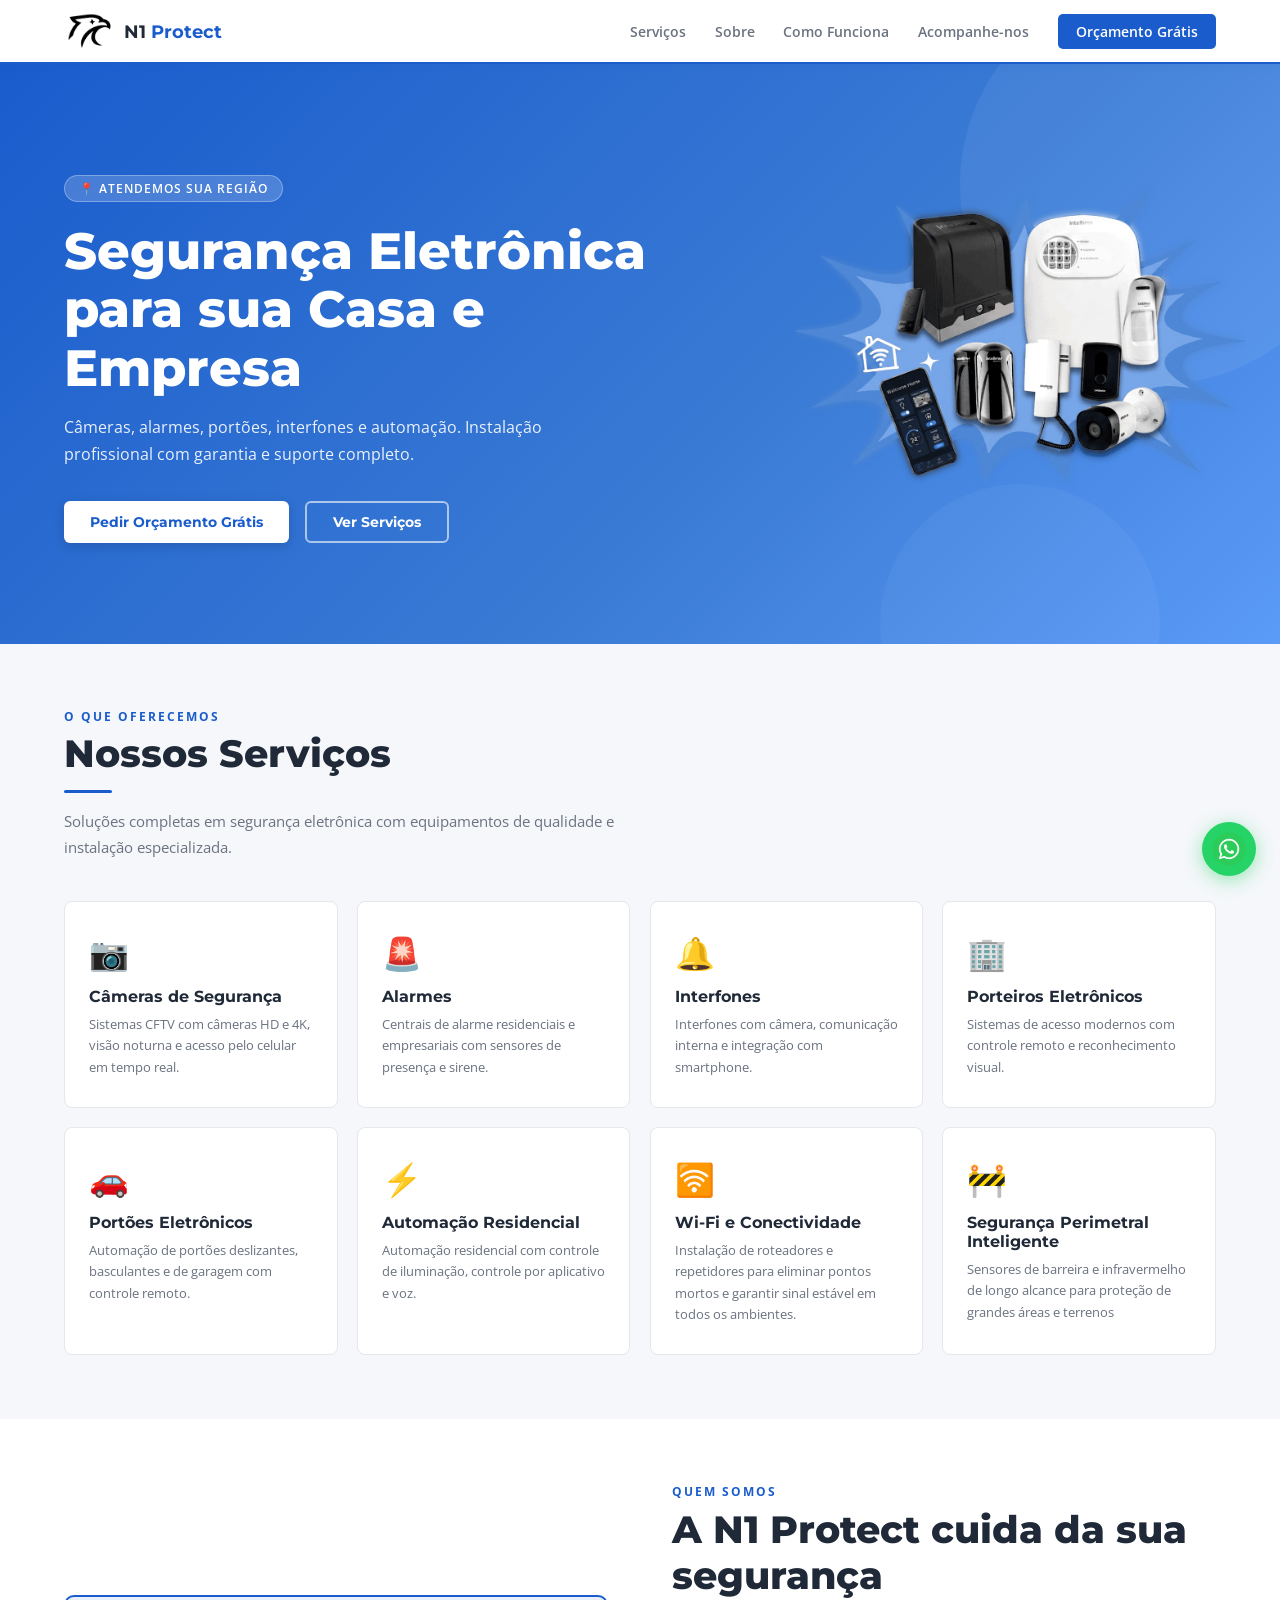
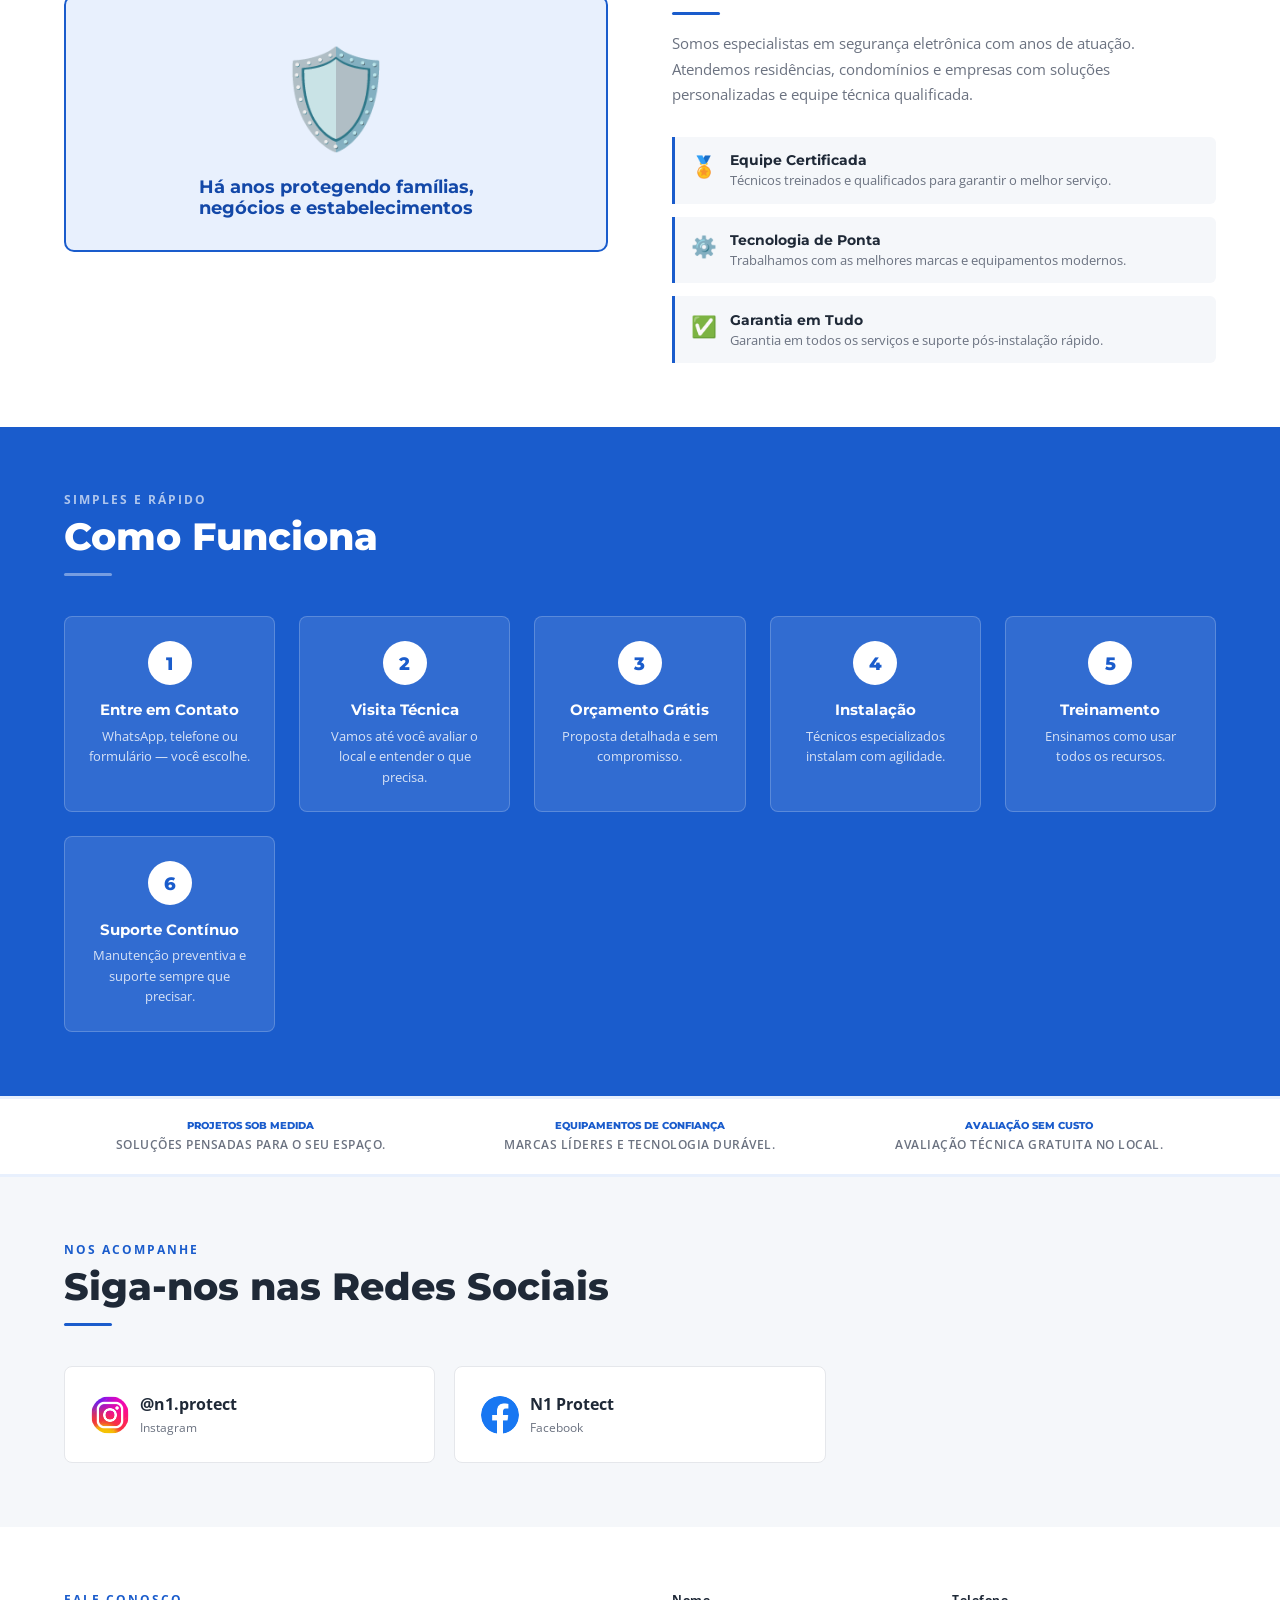
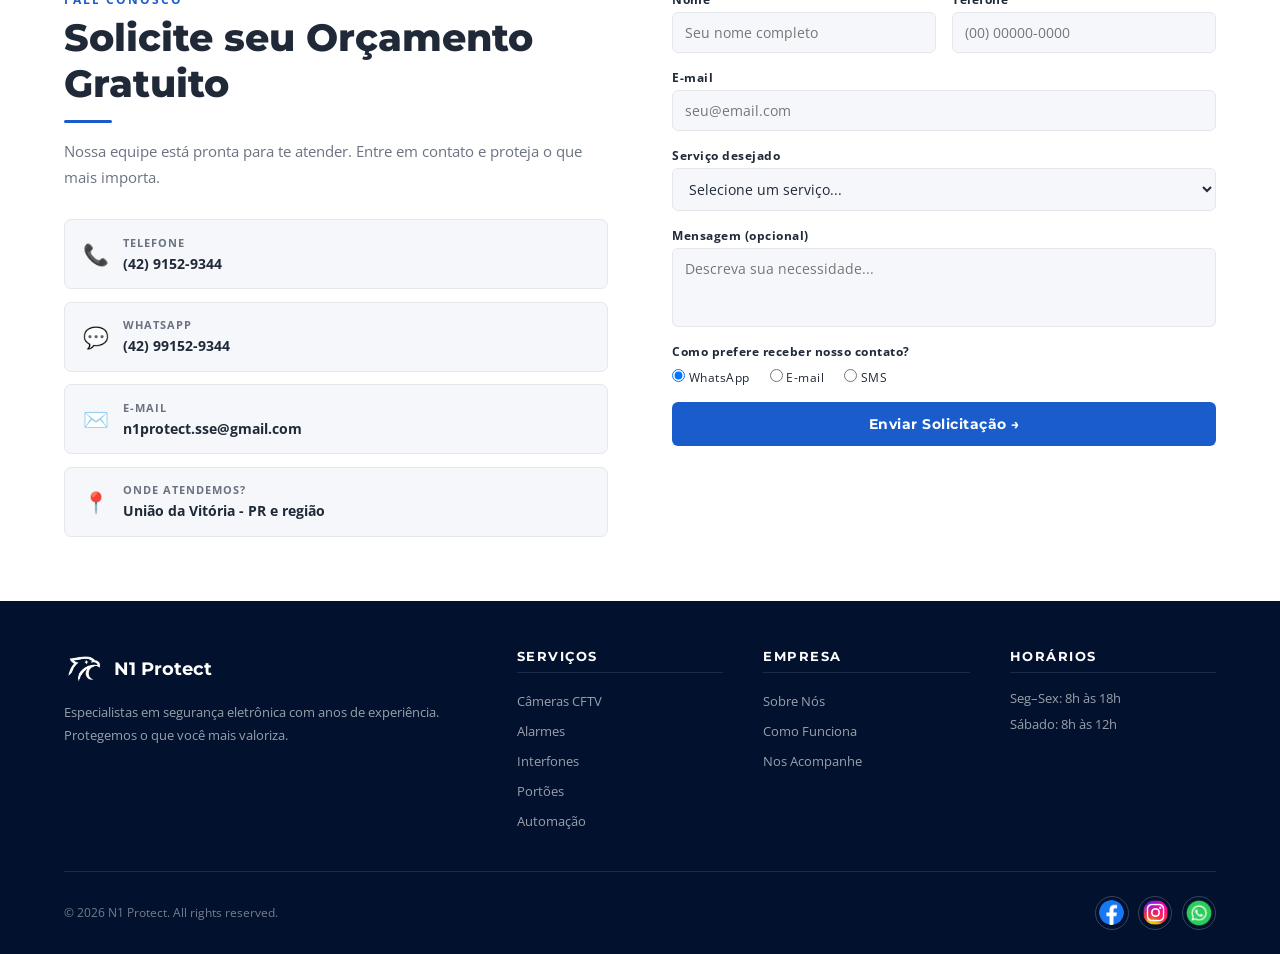
==== inicio/index.html @ ed38cebc "Update index.html" ====
<!DOCTYPE html>
<html lang="pt-BR">
<head>
<meta charset="UTF-8">
<meta name="viewport" content="width=device-width, initial-scale=1.0">
<title>N1 Protect - Início</title>
<link rel="icon" type="image/png" href="https://www.n1protect.com.br/favicon.png">
  
<link rel="stylesheet" href="styles.css">
<meta name="google-site-verification" content="VgLKQeoUYwi87xKYLVM0rOHhvwzZhcLEoAq0JEWwRQ4" />
<link href="https://fonts.googleapis.com/css2?family=Montserrat:wght@400;600;700;800&family=Open+Sans:wght@400;500;600&display=swap" rel="stylesheet">
<link rel="canonical" href="https://www.n1protect.com.br/inicio" />

<script type="application/ld+json">
  {
    "@context": "https://schema.org",
    "@type": "WebSite",
    "name": "N1 Protect",
    "url": "https://www.n1protect.com.br"
  }
</script>
</head>
<body>
  
  <div id="preloader" class="preloader">
  <div class="loader-content">
    <img src="../n1protectlogo.png" class="logo-loading" alt="N1 Protect Logo">
    </div>
</div>
  
<div class="mobile-menu" id="mobileMenu">
  <button class="mobile-close" onclick="closeMobileMenu()">✕</button>
  <a href="#servicos" onclick="closeMobileMenu()">Serviços</a>
  <a href="#sobre" onclick="closeMobileMenu()">Sobre</a>
  <a href="#processo" onclick="closeMobileMenu()">Como Funciona</a>
  <a href="#depoimentos" onclick="closeMobileMenu()">Clientes</a>
  <a href="#contato" onclick="closeMobileMenu()">Contato</a>
</div>
 
<nav>
  <a href="#" class="logo" style="display: flex; align-items: center; text-decoration: none;">
    <div style="display: flex; align-items: center; margin-bottom: 0;">
      <img src="../n1protectlogo.png" style="width: 50px; height: auto; display: block;" alt="Logo N1 Protect"/>
    </div>
    <span class="logo-text">N1 <span>Protect</span></span>
  </a>
  <ul class="nav-links">
    <li><a href="#servicos">Serviços</a></li>
    <li><a href="#sobre">Sobre</a></li>
    <li><a href="#processo">Como Funciona</a></li>
    <li><a href="#depoimentos">Acompanhe-nos</a></li>
    <li><a href="#contato" class="btn-nav">Orçamento Grátis</a></li>
  </ul>
  <button class="hamburger" id="hamburger" onclick="document.getElementById('mobileMenu').classList.add('open')">
    <span></span><span></span><span></span>
  </button>
</nav>
 
<section id="hero">
  <div class="hero-content">
    <div class="hero-tag">📍 Atendemos sua região</div>
    <h1>Segurança Eletrônica<br>para sua Casa e Empresa</h1>
    <p>Câmeras, alarmes, portões, interfones e automação. Instalação profissional com garantia e suporte completo.</p>
    <div class="hero-btns">
      <a href="#contato" class="btn-white">Pedir Orçamento Grátis</a>
      <a href="#servicos" class="btn-ghost">Ver Serviços</a>
    </div>
  </div>
  <div class="hero-image">
    
    <div class="Equipamentos" style="display: flex; align-items: center; text-decoration: none;">
    <div style="display: flex; align-items: top; margin-bottom: 0;">
      <img src="All.png" style="width: 450px; height: auto; display: block;" alt="Produtos"/>
    </div>
  </div>
    
</section>
 
<section id="servicos" class="padded">
  <div class="section-header reveal">
    <div class="section-eyebrow">O que oferecemos</div>
    <h2 class="section-title">Nossos Serviços</h2>
    <div class="divider"></div>
    <p class="section-desc">Soluções completas em segurança eletrônica com equipamentos de qualidade e instalação especializada.</p>
  </div>
  <div class="services-grid reveal">
   
   <a href="../services/cameras" style="text-decoration: none; color: inherit;"
    class="service-card"><div class="service-card-bar"></div><span class="service-card-icon">📷</span><h3>Câmeras de Segurança</h3><p>Sistemas CFTV com câmeras HD e 4K, visão noturna e acesso pelo celular em tempo real.</p></a>
   <a href="../services/alarmes" style="text-decoration: none; color: inherit;"
    class="service-card"><div class="service-card-bar"></div><span class="service-card-icon">🚨</span><h3>Alarmes</h3><p>Centrais de alarme residenciais e empresariais com sensores de presença e sirene.</p></a>
 <a href="../services/interfones" style="text-decoration: none; color: inherit;"
    class="service-card"><div class="service-card-bar"></div><span class="service-card-icon">🔔</span><h3>Interfones</h3><p>Interfones com câmera, comunicação interna e integração com smartphone.</p></a>
  <a href="../services/porteiros-eletrônicos" style="text-decoration: none; color: inherit;"
    class="service-card"><div class="service-card-bar"></div><span class="service-card-icon">🏢</span><h3>Porteiros Eletrônicos</h3><p>Sistemas de acesso modernos com controle remoto e reconhecimento visual.</p></a>
   <a href="../services/portões-eletrônicos" style="text-decoration: none; color: inherit;"
    class="service-card"><div class="service-card-bar"></div><span class="service-card-icon">🚗</span><h3>Portões Eletrônicos</h3><p>Automação de portões deslizantes, basculantes e de garagem com controle remoto.</p></a>
    <a href="../services/automação-residencial" style="text-decoration: none; color: inherit;"
    class="service-card"><div class="service-card-bar"></div><span class="service-card-icon">⚡</span><h3>Automação Residencial</h3><p>Automação residencial com controle de iluminação, controle por aplicativo e voz.</p></a>
     <a href="../services/wifi+conectividade" style="text-decoration: none; color: inherit;"
    class="service-card"><div class="service-card-bar"></div><span class="service-card-icon">🛜</span><h3>Wi-Fi e Conectividade</h3><p>Instalação de roteadores e repetidores para eliminar pontos mortos e garantir sinal estável em todos os ambientes.</p></a>
      <a href="../services/segurança-perimetral" style="text-decoration: none; color: inherit;"
    class="service-card"><div class="service-card-bar"></div><span class="service-card-icon">🚧</span><h3>Segurança Perimetral Inteligente</h3><p>Sensores de barreira e infravermelho de longo alcance para proteção de grandes áreas e terrenos</p></a>
  </div>
</section>
  
<section id="sobre" class="padded">
  <div class="about-grid">
    <div class="about-image-area reveal">
      <div class="about-img-box">
        <span class="about-icon-big">🛡️</span>
        <div class="about-tagline">Há anos protegendo famílias,<br> negócios e estabelecimentos</div>
      </div>
    </div>
    <div class="reveal">
      <div class="section-eyebrow">Quem somos</div>
      <h2 class="section-title">A N1 Protect cuida da sua segurança</h2>
      <div class="divider"></div>
      <p class="section-desc">Somos especialistas em segurança eletrônica com anos de atuação. Atendemos residências, condomínios e empresas com soluções personalizadas e equipe técnica qualificada.</p>
      <div class="about-features">
        <div class="about-feat"><span class="feat-icon">🏅</span><div class="feat-text"><h4>Equipe Certificada</h4><p>Técnicos treinados e qualificados para garantir o melhor serviço.</p></div></div>
        <div class="about-feat"><span class="feat-icon">⚙️</span><div class="feat-text"><h4>Tecnologia de Ponta</h4><p>Trabalhamos com as melhores marcas e equipamentos modernos.</p></div></div>
        <div class="about-feat"><span class="feat-icon">✅</span><div class="feat-text"><h4>Garantia em Tudo</h4><p>Garantia em todos os serviços e suporte pós-instalação rápido.</p></div></div>
      </div>
    </div>
  </div>
</section>
 
<section id="processo" class="padded">
  <div class="reveal">
    <div class="section-eyebrow">Simples e rápido</div>
    <h2 class="section-title" style="color:white">Como Funciona</h2>
    <div class="divider" style="background:rgba(255,255,255,0.4)"></div>
  </div>
  <div class="steps-grid reveal">
    <div class="step-card"><div class="step-num">1</div><h4>Entre em Contato</h4><p>WhatsApp, telefone ou formulário — você escolhe.</p></div>
    <div class="step-card"><div class="step-num">2</div><h4>Visita Técnica</h4><p>Vamos até você avaliar o local e entender o que precisa.</p></div>
    <div class="step-card"><div class="step-num">3</div><h4>Orçamento Grátis</h4><p>Proposta detalhada e sem compromisso.</p></div>
    <div class="step-card"><div class="step-num">4</div><h4>Instalação</h4><p>Técnicos especializados instalam com agilidade.</p></div>
    <div class="step-card"><div class="step-num">5</div><h4>Treinamento</h4><p>Ensinamos como usar todos os recursos.</p></div>
    <div class="step-card"><div class="step-num">6</div><h4>Suporte Contínuo</h4><p>Manutenção preventiva e suporte sempre que precisar.</p></div>
  </div>
</section>
 
<div class="stats-bar">
  <div class="stat-item"><h3>PROJETOS SOB MEDIDA</h3><span>Soluções pensadas para o seu espaço.</span></div>
  <div class="stat-item"><h3>EQUIPAMENTOS DE CONFIANÇA</h3><span>Marcas líderes e tecnologia durável.</span></div>
  <div class="stat-item"><h3>AVALIAÇÃO SEM CUSTO</h3><span>Avaliação técnica gratuita no local.</span></div>
</div>
  
<section id="depoimentos" class="padded">
  <div class="reveal">
    <div class="section-eyebrow">Nos Acompanhe</div>
    <h2 class="section-title">Siga-nos nas Redes Sociais</h2>
    <div class="divider"></div>
  </div>
  
  <a
 href="https://www.instagram.com/n1.protect/" style="text-decoration: none; color: inherit;"> 
  <div class="testimonials-grid reveal">
    <div class="testimonial">
      <div class="test-author">
        <div class="test-avatar"><img src="../instagram.png" alt="Instagram"></div>
        <div class="test-info"><h4>@n1.protect</h4><span>Instagram</span></div>
      </div>
    </div>
    </a>
    
    <a href="https://www.facebook.com/1009951808877132" style="text-decoration: none; color: inherit;">
    <div class="testimonial">
      <div class="test-author">
        <div class="test-avatar"><img src="../facebook.png" alt="Facebook"></div>
        <div class="test-info"><h4>N1 Protect</h4><span>Facebook</span></div>
      </div>
    </div>
  </div>
    </a>
</section>

<section id="contato" class="padded">
  <div class="contact-grid">
    <div class="reveal">
      <div class="section-eyebrow">Fale conosco</div>
      <h2 class="section-title">Solicite seu Orçamento Gratuito</h2>
      <div class="divider"></div>
      <p class="section-desc" style="margin-bottom:1.8rem">Nossa equipe está pronta para te atender. Entre em contato e proteja o que mais importa.</p>
      <div class="contact-items">
        <a href="tel:+5542991529344" class="contact-item"><span class="contact-item-icon">📞</span><div class="contact-item-text"><span>Telefone</span><strong>(42) 9152-9344</strong></div></a>
        <a href="https://wa.me/5542991529344" class="contact-item"><span class="contact-item-icon">💬</span><div class="contact-item-text"><span>WhatsApp</span><strong>(42) 99152-9344</strong></div></a>
        <a href="mailto:n1protect.sse@gmail.com" class="contact-item"><span class="contact-item-icon">✉️</span><div class="contact-item-text"><span>E-mail</span><strong>n1protect.sse@gmail.com</strong></div></a>
        <div class="contact-item"><span class="contact-item-icon">📍</span><div class="contact-item-text"><span>ONDE ATENDEMOS?</span><strong>União da Vitória - PR e região</strong></div></div>
      </div>
    </div>
   
<div class="reveal">
  <form class="contact-form" id="contactForm" action="https://formspree.io/f/mykooqon" method="POST">
    <div class="form-row">
      <div class="form-group">
        <label>Nome</label>
        <input type="text" name="nome" id="nome" placeholder="Seu nome completo" required>
      </div>
      <div class="form-group">
        <label>Telefone</label>
        <input type="tel" name="telefone" id="telefone" placeholder="(00) 00000-0000">
      </div>
    </div>
    
    <div class="form-group">
      <label>E-mail</label>
      <input type="email" name="email" id="email" placeholder="seu@email.com" required>
    </div>
    
    <div class="form-group">
      <label>Serviço desejado</label>
      <select name="servico" id="servico" required>
        <option value="">Selecione um serviço...</option>
        <option>Câmeras de Segurança (CFTV)</option>
        <option>Sistema de Alarmes</option>
        <option>Interfone / Porteiro Eletrônico</option>
        <option>Portão Eletrônico</option>
        <option>Automação Residencial</option>
        <option>Wi-Fi e Conectividade</option>
        <option>Segurança Perimetral</option>
        <option>Pacote Completo</option>
      </select>
    </div>
   
    <div class="form-group">
      <label>Mensagem (opcional)</label>
      <textarea name="mensagem" id="mensagem" rows="3" placeholder="Descreva sua necessidade..."></textarea>
    </div>

    <div class="form-group">
      <label>Como prefere receber nosso contato?</label>
      <div style="display: flex; gap: 20px; margin-top: 5px;">
        <label style="font-weight: normal; cursor: pointer;">
          <input type="radio" name="preferencia_contato" value="WhatsApp" checked> WhatsApp
        </label>
        <label style="font-weight: normal; cursor: pointer;">
          <input type="radio" name="preferencia_contato" value="E-mail"> E-mail
        </label>
        <label style="font-weight: normal; cursor: pointer;">
          <input type="radio" name="preferencia_contato" value="Telefone"> SMS
        </label>
      </div>
    </div>
   
    <button type="button" class="btn-submit" onclick="submitForm()">Enviar Solicitação →</button>
  </form>

  <div class="form-success" id="formSuccess" style="display:none;">
    <div class="icon">✅</div>
    <h3>Mensagem Enviada!</h3>
    <p>Entraremos em contato em até 2 horas úteis. Obrigado pela preferência!</p>
  </div>
</div>
</section>
 
<footer>
    <div class="footer-grid">
      <div class="footer-brand">
        <div class="footer-logo">
          <a href="#" class="logo">
            <img src="/n1protectlogo2w.png" class="logo" alt="N1 Protect Logo" style="width: 40px; height: auto;">
            <span class="logo-text">N1 Protect</span>
          </a>
        </div>
        <p>Especialistas em segurança eletrônica com anos de experiência. Protegemos o que você mais valoriza.</p>
      </div>
      <div class="footer-col"><h5>Serviços</h5><ul><li><a href="/services/cameras">Câmeras CFTV</a></li><li><a href="/services/alarmes">Alarmes</a></li><li><a href="/services/interfones">Interfones</a></li><li><a href="/services/portões-eletrônicos">Portões</a></li><li><a href="/services/elétrica-automação">Automação</a></li></ul></div>
      <div class="footer-col"><h5>Empresa</h5><ul><li><a href="#sobre">Sobre Nós</a></li><li><a href="#processo">Como Funciona</a></li><li><a href="#depoimentos">Nos Acompanhe</a></li></ul></div>
      <div class="footer-col"><h5>Horários</h5><ul><li><div class="footer-text">Seg–Sex: 8h às 18h</div></li><li><div class="footer-text">Sábado: 8h às 12h</div></li></ul></div>
    </div>
    <div class="footer-bottom">
      <p>© 2026 N1 Protect. All rights reserved.</p>
      <div class="social-links">
        <a href="https://www.facebook.com/1009951808877132" class="social-link"><img src="/facebook.png" alt="Facebook" style="width: 25px; height: auto; border-radius: 100%;"></a>
        <a href="https://www.instagram.com/n1.protect/" class="social-link"><img src="/instagram.png" alt="Instagram" style="width: 25px; height: auto; border-radius: 100%;"></a>
        <a href="https://wa.me/5542991529344" class="social-link"><img src="/whatsapp.png" alt="Whatsapp" style="width: 30px; height: auto; border-radius: 100%;"></a>
      </div>
    </div>
  </footer>
 
<a href="https://wa.me/5542991529344" class="whatsapp-float" title="WhatsApp"><img src="../whatsapp.png" alt="Whatsapp" style="width: 40px; height: auto; border-radius: 200%; justify-content: center;
 align-items: center;"></a>

<script src="../script.js"></script>
</body>
</html>
---- inicio/styles.css ----
:root {
    --blue: #1a5ccc;
    --blue-dark: #1348a8;
    --blue-light: #e8f0fd;
    --blue-mid: #3a7bd5;
    --white: #ffffff;
    --off-white: #f5f7fa;
    --gray: #6b7280;
    --gray-light: #e5e7eb;
    --text: #1f2937;
    --shadow: 0 2px 12px rgba(26,92,204,0.10);
    --shadow-card: 0 4px 18px rgba(0,0,0,0.08);
  }
 
  * { margin: 0; padding: 0; box-sizing: border-box; }
  html { scroll-behavior: smooth; }
  body { font-family: 'Open Sans', sans-serif; color: var(--text); background: var(--white); }
 

/* SCROLLBAR */
::-webkit-scrollbar {
    width: 7px;
    height: 8px;
}
::-webkit-scrollbar-track {
    background: #0f1115; 
}
::-webkit-scrollbar-thumb {
    background: #343a40;
    border-radius: 10px;
    border: 2px solid #0f1115;
}
::-webkit-scrollbar-thumb:hover {
    background: #007bff;
}
* {
    scrollbar-width: thin;
    scrollbar-color: #343a40 #0f1115;
}

/* PRELOADER */
/* Bloqueia o scroll da página enquanto carrega */
body.loading {
  overflow: hidden;
}

.preloader {
  position: fixed;
  top: 0;
  left: 0;
  width: 100%;
  height: 100%;
  background-color: #ffffff;
  display: flex;
  justify-content: center;
  align-items: center;
  z-index: 9999;
  /* Transição suave para subir */
  transition: transform 0.8s cubic-bezier(0.77, 0, 0.175, 1);
}

/* Estado quando a animação de saída é disparada */
.preloader.fade-out {
  transform: translateY(-100%);
}

.loader-content {
  display: flex;
  flex-direction: column; /* Empilha o spinner e o texto verticalmente */
  align-items: center;    /* Centraliza os itens horizontalmente */
  justify-content: center; /* Centraliza os itens verticalmente */
  gap: 15px;              /* Adiciona um espaçamento bonito entre o spinner e o texto */
}

/* Opcional: Ajuste o estilo do texto para ficar mais elegante */
.loader-content p {
  margin: 0;
  font-family: 'Montserrat', sans-serif; /* A mesma fonte do resto do seu site */
  font-weight: 600;
  color: #333;
  letter-spacing: 1px;
  text-transform: uppercase;
  font-size: 14px;
}

.loading-text {
  display: flex;
  flex-direction: column;
  align-items: center;
  justify-content: center;
  gap: 3px;
}

  .loading-text { font-family: 'Montserrat', sans-serif; font-weight: 700; font-size: 1.15rem; color: #619efa; }
  .loading-text span { color: var(--gray); font-size: 0.9rem; }

.logo-loading {
  width: 50px;
  height: auto;
  border-radius: 50%;
  animation: pulse 1.8s ease-in-out infinite;
  margin-bottom: 20px;
}

/* --- A Animação @keyframes Pulse --- */
@keyframes pulse {
  0% {
    transform: scale(0.95); /* Começa ligeiramente menor */
    opacity: 0.8;          /* Mais transparente */
  }
  
  50% {
    transform: scale(1.05); /* Expande um pouco */
    opacity: 1;             /* Totalmente visível */
  }
  
  100% {
    transform: scale(0.95); /* Volta ao tamanho inicial */
    opacity: 0.8;          /* Transparência volta */
  }
}

.spinner {
  width: 50px;
  height: 50px;
  border: 1px solid var(--white);
  border-top: 5px solid #619efa; /* Use a cor principal da sua marca aqui */
  border-radius: 50%;
  animation: spin 1s linear infinite;
  margin-bottom: 20px;
}

@keyframes spin {
  0% { transform: rotate(0deg); }
  100% { transform: rotate(360deg); }
}

  /* NAV */
  nav {
    position: sticky; top: 0; z-index: 100;
    background: var(--white);
    border-bottom: 2px solid var(--blue);
    box-shadow: 0 2px 8px rgba(26,92,204,0.08);
    padding: 0 5%; height: 64px;
    display: flex; align-items: center; justify-content: space-between;
  }
  .logo { display: flex; align-items: center; gap: 10px; text-decoration: none; }
  .logo-box {
    background: var(--blue); color: var(--white);
    font-family: 'Montserrat', sans-serif; font-weight: 800; font-size: 1.05rem;
    padding: 5px 10px; border-radius: 4px; letter-spacing: 1px;
  }
  .logo-text { font-family: 'Montserrat', sans-serif; font-weight: 700; font-size: 1.15rem; color: var(--text); }
  .logo-text span { color: var(--blue); }
  .nav-links { display: flex; gap: 1.8rem; list-style: none; align-items: center; }
  .nav-links a { text-decoration: none; color: var(--gray); font-size: 0.88rem; font-weight: 600; transition: color 0.2s; }
  .nav-links a:hover { color: var(--blue); }
  .btn-nav { background: var(--blue); color: var(--white) !important; padding: 8px 18px; border-radius: 5px; font-size: 0.85rem !important; transition: background 0.2s !important; }
  .btn-nav:hover { background: var(--blue-dark) !important; }
  .hamburger { display: none; flex-direction: column; gap: 5px; cursor: pointer; background: none; border: none; }
  .hamburger span { display: block; width: 24px; height: 2px; background: var(--text); border-radius: 2px; }
 
  /* HERO */
  #hero {
    background: linear-gradient(135deg, var(--blue) 0%, var(--blue-mid) 60%, #5b9bf8 100%);
    color: var(--white); padding: 70px 5% 60px;
    display: flex; align-items: center; gap: 4rem; flex-wrap: wrap;
    min-height: 480px; position: relative; overflow: hidden;
  }
  #hero::before { content:''; position:absolute; right:-80px; top:-80px; width:400px; height:400px; border-radius:50%; background:rgba(255,255,255,0.06); pointer-events:none; }
  #hero::after { content:''; position:absolute; right:120px; bottom:-120px; width:280px; height:280px; border-radius:50%; background:rgba(255,255,255,0.04); pointer-events:none; }
  .hero-content { flex: 1; min-width: 280px; position: relative; z-index: 1; }
  .hero-tag { display: inline-block; background: rgba(255,255,255,0.18); border: 1px solid rgba(255,255,255,0.3); padding: 4px 14px; border-radius: 20px; font-size: 0.75rem; font-weight: 600; letter-spacing: 1px; text-transform: uppercase; margin-bottom: 1.2rem; }
  .hero-content h1 { font-family: 'Montserrat', sans-serif; font-size: clamp(2rem, 5vw, 3.2rem); font-weight: 800; line-height: 1.15; margin-bottom: 1rem; }
  .hero-content p { font-size: 1rem; line-height: 1.7; opacity: 0.9; max-width: 500px; margin-bottom: 2rem; }
  .hero-btns { display: flex; gap: 1rem; flex-wrap: wrap; }
  .btn-white { background: var(--white); color: var(--blue); padding: 12px 26px; border-radius: 6px; font-family: 'Montserrat', sans-serif; font-size: 0.88rem; font-weight: 700; text-decoration: none; transition: transform 0.2s, box-shadow 0.2s; box-shadow: 0 3px 12px rgba(0,0,0,0.15); }
  .btn-white:hover { transform: translateY(-2px); box-shadow: 0 6px 20px rgba(0,0,0,0.2); }
  .btn-ghost { background: transparent; color: var(--white); border: 2px solid rgba(255,255,255,0.6); padding: 10px 26px; border-radius: 6px; font-family: 'Montserrat', sans-serif; font-size: 0.88rem; font-weight: 700; text-decoration: none; transition: background 0.2s, border-color 0.2s; }
  .btn-ghost:hover { background: rgba(255,255,255,0.12); border-color: white; }
  .hero-image { flex: 1; min-width: 260px; max-width: 420px; position: relative; z-index: 1; }
  .hero-cam-box { background: rgba(0,0,0,0.25); border: 1px solid rgba(255,255,255,0.2); border-radius: 8px; overflow: hidden; padding: 10px; }
  .hero-cam-title { font-size: 0.65rem; letter-spacing: 2px; text-transform: uppercase; opacity: 0.6; margin-bottom: 8px; display: flex; align-items: center; gap: 6px; }
  .rec-dot { width: 6px; height: 6px; background: #ff4444; border-radius: 50%; animation: blink 1.5s infinite; display: inline-block; }
  @keyframes blink { 0%,100%{opacity:1} 50%{opacity:0.3} }
  .cam-grid { display: grid; grid-template-columns: 1fr 1fr; gap: 4px; }
  .cam-cell { aspect-ratio: 16/10; border-radius: 4px; display: flex; align-items: flex-end; padding: 5px; position: relative; overflow: hidden; }
  .cam-cell:nth-child(1){ background: linear-gradient(135deg,#1a3a1a,#0d200d); }
  .cam-cell:nth-child(2){ background: linear-gradient(135deg,#2a1a0d,#1a1008); }
  .cam-cell:nth-child(3){ background: linear-gradient(135deg,#0d1a2a,#080f1a); }
  .cam-cell:nth-child(4){ background: linear-gradient(135deg,#1a1a2a,#0d0d1a); }
  .cam-cell-label { font-size: 0.5rem; letter-spacing: 1.5px; color: rgba(100,220,100,0.8); text-transform: uppercase; z-index: 1; }
  .cam-rec-dot { position: absolute; top: 5px; right: 5px; width: 5px; height: 5px; background: #ff4444; border-radius: 50%; animation: blink 2s infinite; }
 
  /* STATS BAR */
  .stats-bar { background: var(--white); border-top: 3px solid var(--blue-light); border-bottom: 3px solid var(--blue-light); padding: 20px 5%; display: flex; justify-content: space-around; flex-wrap: wrap; gap: 1rem; }
  .stat-item { text-align: center; flex: 1; min-width: 120px; }
  .stat-item h3 { display: block; font-family: 'Montserrat', sans-serif; font-size: 10px; font-weight: 800; color: var(--blue); }
  .stat-item span { font-size: 0.78rem; color: var(--gray); font-weight: 600; text-transform: uppercase; letter-spacing: 0.5px; }
 
  /* SECTION BASE */
  section.padded { padding: 64px 5%; }
  .section-eyebrow { font-size: 0.75rem; font-weight: 700; letter-spacing: 2px; text-transform: uppercase; color: var(--blue); margin-bottom: 0.4rem; }
  .section-title { font-family: 'Montserrat', sans-serif; font-size: clamp(1.6rem, 3.5vw, 2.4rem); font-weight: 800; color: var(--text); margin-bottom: 0.8rem; line-height: 1.2; }
  .section-desc { font-size: 0.95rem; color: var(--gray); line-height: 1.7; max-width: 560px; }
  .section-header { margin-bottom: 40px; }
  .divider { width: 48px; height: 3px; background: var(--blue); border-radius: 2px; margin: 12px 0 16px; }
 
  /* SERVICES */
  #servicos { background: var(--off-white); }
  .services-grid { display: grid; grid-template-columns: repeat(auto-fill, minmax(240px, 1fr)); gap: 1.2rem; }
  .service-card { background: var(--white); border: 1px solid var(--gray-light); border-radius: 8px; padding: 1.8rem 1.5rem; transition: border-color 0.2s, box-shadow 0.2s, transform 0.2s; position: relative; }
  .service-card:hover { border-color: var(--blue); box-shadow: var(--shadow-card); transform: translateY(-3px); }
  .service-card-icon { font-size: 2rem; margin-bottom: 0.8rem; display: block; }
  .service-card h3 { font-family: 'Montserrat', sans-serif; font-size: 1rem; font-weight: 700; color: var(--text); margin-bottom: 0.5rem; }
  .service-card p { font-size: 0.84rem; color: var(--gray); line-height: 1.6; }
  .service-card-bar { position: absolute; top: 0; left: 0; right: 0; height: 3px; background: var(--blue); border-radius: 8px 8px 0 0; transform: scaleX(0); transform-origin: left; transition: transform 0.3s; }
  .service-card:hover .service-card-bar { transform: scaleX(1); }
 
  /* ABOUT */
  #sobre { background: var(--white); }
  .about-grid { display: grid; grid-template-columns: 1fr 1fr; gap: 4rem; align-items: center; }
  .about-image-area { position: relative; }
  .about-img-box { background: var(--blue-light); border: 2px solid var(--blue); border-radius: 10px; padding: 2rem; text-align: center; }
  .about-icon-big { font-size: 6rem; display: block; margin-bottom: 1rem; }
  .about-tagline { font-family: 'Montserrat', sans-serif; font-size: 1.1rem; font-weight: 700; color: var(--blue-dark); }
  .about-badge-box { position: absolute; bottom: -16px; right: -16px; background: var(--blue); color: var(--white); padding: 14px 18px; border-radius: 8px; text-align: center; box-shadow: var(--shadow); }
  .about-badge-box strong { display: block; font-family: 'Montserrat', sans-serif; font-size: 1.8rem; font-weight: 800; line-height: 1; }
  .about-badge-box span { font-size: 0.7rem; font-weight: 600; opacity: 0.85; text-transform: uppercase; letter-spacing: 1px; }
  .about-features { margin-top: 1.8rem; display: flex; flex-direction: column; gap: 0.8rem; }
  .about-feat { display: flex; align-items: flex-start; gap: 0.8rem; padding: 0.9rem 1rem; background: var(--off-white); border-left: 3px solid var(--blue); border-radius: 0 6px 6px 0; }
  .feat-icon { font-size: 1.3rem; flex-shrink: 0; margin-top: 1px; }
  .feat-text h4 { font-family: 'Montserrat', sans-serif; font-size: 0.88rem; font-weight: 700; color: var(--text); margin-bottom: 2px; }
  .feat-text p { font-size: 0.8rem; color: var(--gray); }
 
  /* PROCESS */
  #processo { background: var(--blue); color: var(--white); }
  #processo .section-eyebrow { color: rgba(255,255,255,0.65); }
  #processo .section-title { color: var(--white); }
  .steps-grid { display: grid; grid-template-columns: repeat(auto-fill, minmax(200px, 1fr)); gap: 1.5rem; margin-top: 2.5rem; }
  .step-card { background: rgba(255,255,255,0.1); border: 1px solid rgba(255,255,255,0.2); border-radius: 8px; padding: 1.5rem; text-align: center; transition: background 0.2s; }
  .step-card:hover { background: rgba(255,255,255,0.18); }
  .step-num { width: 44px; height: 44px; background: var(--white); border-radius: 50%; display: flex; align-items: center; justify-content: center; font-family: 'Montserrat', sans-serif; font-size: 1.1rem; font-weight: 800; color: var(--blue); margin: 0 auto 1rem; }
  .step-card h4 { font-family: 'Montserrat', sans-serif; font-size: 0.92rem; font-weight: 700; margin-bottom: 0.4rem; }
  .step-card p { font-size: 0.8rem; opacity: 0.8; line-height: 1.6; }
 
  /* TESTIMONIALS */
  #depoimentos { background: var(--off-white); }
  .testimonials-grid { display: grid; grid-template-columns: repeat(auto-fill, minmax(280px, 1fr)); gap: 1.2rem; margin-top: 2.5rem; }
  .testimonial { background: var(--white); border: 1px solid var(--gray-light); border-radius: 8px; padding: 1.6rem; transition: box-shadow 0.2s; }
  .testimonial:hover { box-shadow: var(--shadow-card); }
  .stars { color: #f59e0b; font-size: 0.95rem; letter-spacing: 2px; margin-bottom: 0.8rem; }
  .testimonial p { font-size: 0.88rem; color: var(--gray); line-height: 1.7; margin-bottom: 1.2rem; font-style: italic; }
  .test-author { display: flex; align-items: center; gap: 0.7rem; }
  .test-avatar { width: 38px; height: 38px; background: var(--blue); color: var(--white); border-radius: 50%; display: flex; align-items: center; justify-content: center; font-family: 'Montserrat', sans-serif; font-weight: 700; font-size: 0.95rem; flex-shrink: 0; }
  .test-info h5 { font-size: 0.88rem; font-weight: 700; color: var(--text); }
  .test-info span { font-size: 0.75rem; color: var(--gray); }
 
.test-avatar img {
    width: 100%;       /* Faz a imagem ocupar todo o espaço do container */
    height: 100%;      /* Mantém a altura proporcional */
    object-fit: cover; /* Garante que a imagem preencha sem distorcer */
}

/* Opcional: Se você quiser remover o fundo colorido que existia atrás das siglas */
.test-avatar {
    background: none !important; 
    overflow: hidden; /* Importante se o seu avatar for redondo */
    border-radius: 50%; /* Se o seu design usa círculos, mantenha isso */
}

  /* CONTACT */
  #contato { background: var(--white); }
  .contact-grid { display: grid; grid-template-columns: 1fr 1fr; gap: 4rem; align-items: start; }
  .contact-info p { font-size: 0.95rem; color: var(--gray); line-height: 1.7; margin-bottom: 1.8rem; }
  .contact-items { display: flex; flex-direction: column; gap: 0.8rem; }
  .contact-item { display: flex; align-items: center; gap: 0.9rem; padding: 0.9rem 1.1rem; border: 1px solid var(--gray-light); border-radius: 7px; text-decoration: none; color: var(--text); background: var(--off-white); transition: border-color 0.2s, background 0.2s; }
  .contact-item:hover { border-color: var(--blue); background: var(--blue-light); }
  .contact-item-icon { font-size: 1.3rem; flex-shrink: 0; }
  .contact-item-text span { display: block; font-size: 0.68rem; font-weight: 700; letter-spacing: 1px; text-transform: uppercase; color: var(--gray); margin-bottom: 2px; }
  .contact-item-text strong { font-size: 0.9rem; color: var(--text); }
  .contact-form { display: flex; flex-direction: column; gap: 1rem; }
  .form-group { display: flex; flex-direction: column; gap: 4px; }
  .form-group label { font-size: 0.78rem; font-weight: 700; color: var(--text); letter-spacing: 0.5px; }
  .form-group input, .form-group select, .form-group textarea { border: 1px solid var(--gray-light); background: var(--off-white); color: var(--text); font-family: 'Open Sans', sans-serif; font-size: 0.9rem; padding: 10px 12px; border-radius: 6px; outline: none; transition: border-color 0.2s, background 0.2s; resize: none; }
  .form-group input:focus, .form-group select:focus, .form-group textarea:focus { border-color: var(--blue); background: var(--white); }
  .form-row { display: grid; grid-template-columns: 1fr 1fr; gap: 1rem; }
  .btn-submit { background: var(--blue); color: var(--white); font-family: 'Montserrat', sans-serif; font-size: 0.9rem; font-weight: 700; padding: 13px; border: none; border-radius: 6px; cursor: pointer; transition: background 0.2s, transform 0.2s; letter-spacing: 0.5px; }
  .btn-submit:hover { background: var(--blue-dark); transform: translateY(-1px); }
  .form-success { display: none; text-align: center; padding: 2.5rem 2rem; background: var(--blue-light); border: 1px solid var(--blue); border-radius: 8px; }
  .form-success.visible { display: block; }
  .form-success .icon { font-size: 3rem; margin-bottom: 0.8rem; }
  .form-success h3 { font-family: 'Montserrat', sans-serif; font-size: 1.3rem; font-weight: 800; color: var(--blue-dark); margin-bottom: 0.5rem; }
  .form-success p { font-size: 0.88rem; color: var(--gray); }
 
  /* FOOTER */
  footer { background: #02122e; color: rgba(255,255,255,0.85); padding: 3rem 5% 1.5rem; }

  .footer-grid { display: grid; grid-template-columns: 2fr 1fr 1fr 1fr; gap: 2.5rem; margin-bottom: 2.5rem; }

  .footer-logo { margin-bottom: 0.8rem; }
  .footer-logo .logo-text { color: var(--white); }

  .footer-brand p { font-size: 0.82rem; line-height: 1.7; color: rgba(255,255,255,0.6); }

  .footer-col h5 { font-family: 'Montserrat', sans-serif; font-size: 0.8rem; font-weight: 700; letter-spacing: 1.5px; text-transform: uppercase; color: var(--white); margin-bottom: 1rem; padding-bottom: 0.5rem; border-bottom: 1px solid rgba(255,255,255,0.1); }

  .footer-col ul { list-style: none; display: flex; flex-direction: column; gap: 0.5rem; }

  .footer-col ul li a { font-size: 0.82rem; color: rgba(255,255,255,0.6); text-decoration: none; transition: color 0.2s; }

  .footer-col ul li a:hover { color: var(--white); }

  .footer-text { font-size: 0.82rem; color: rgba(255,255,255,0.6); text-decoration: none; transition: color 0.2s; }

  .footer-bottom { border-top: 1px solid rgba(255,255,255,0.1); padding-top: 1.5rem; display: flex; justify-content: space-between; align-items: center; flex-wrap: wrap; gap: 1rem; }

  .footer-bottom p { font-size: 0.75rem; color: rgba(255,255,255,0.45); }

  .social-links { display: flex; gap: 0.6rem; }
  .social-link { width: 34px; height: 34px; border: 1px solid rgba(255,255,255,0.2); border-radius: 50%; display: flex; align-items: center; justify-content: center; font-size: 0.75rem; font-weight: 700; color: rgba(255,255,255,0.6); text-decoration: none; transition: all 0.2s; }

  .social-link:hover { border-color: white; color: white; background: rgba(255,255,255,0.08); }
 
  /* WHATSAPP */
  .whatsapp-float { position: fixed; bottom: 24px; right: 24px; background: #25d366; color: white; font-size: 1.5rem; width: 54px; height: 54px; border-radius: 50%; display: flex; align-items: center; justify-content: center; box-shadow: 0 4px 18px rgba(37,211,102,0.45); text-decoration: none; z-index: 99; transition: transform 0.2s; }
  .whatsapp-float:hover { transform: scale(1.08); }
 
  /* MOBILE MENU */
  .mobile-menu { display: none; position: fixed; inset: 0; background: rgba(255,255,255,0.98); z-index: 200; flex-direction: column; align-items: center; justify-content: center; gap: 1.8rem; }
  .mobile-menu.open { display: flex; }
  .mobile-menu a { font-family: 'Montserrat', sans-serif; font-size: 1.5rem; font-weight: 700; color: var(--text); text-decoration: none; transition: color 0.2s; }
  .mobile-menu a:hover { color: var(--blue); }
  .mobile-close { position: absolute; top: 20px; right: 24px; font-size: 1.6rem; background: none; border: none; cursor: pointer; color: var(--gray); }
 
  /* REVEAL */
  .reveal { opacity: 0; transform: translateY(20px); transition: opacity 0.6s ease, transform 0.6s ease; }
  .reveal.visible { opacity: 1; transform: none; }
 
  /* RESPONSIVE */
  @media (max-width: 900px) {
    .about-grid, .contact-grid { grid-template-columns: 1fr; gap: 2.5rem; }
    .about-badge-box { display: none; }
    .footer-grid { grid-template-columns: 1fr 1fr; }
    .hero-image { display: none; }
  }
  @media (max-width: 640px) {
    .nav-links { display: none; }
    .hamburger { display: flex; }
    .form-row { grid-template-columns: 1fr; }
    .footer-grid { grid-template-columns: 1fr; }
    .steps-grid { grid-template-columns: 1fr 1fr; }
  }
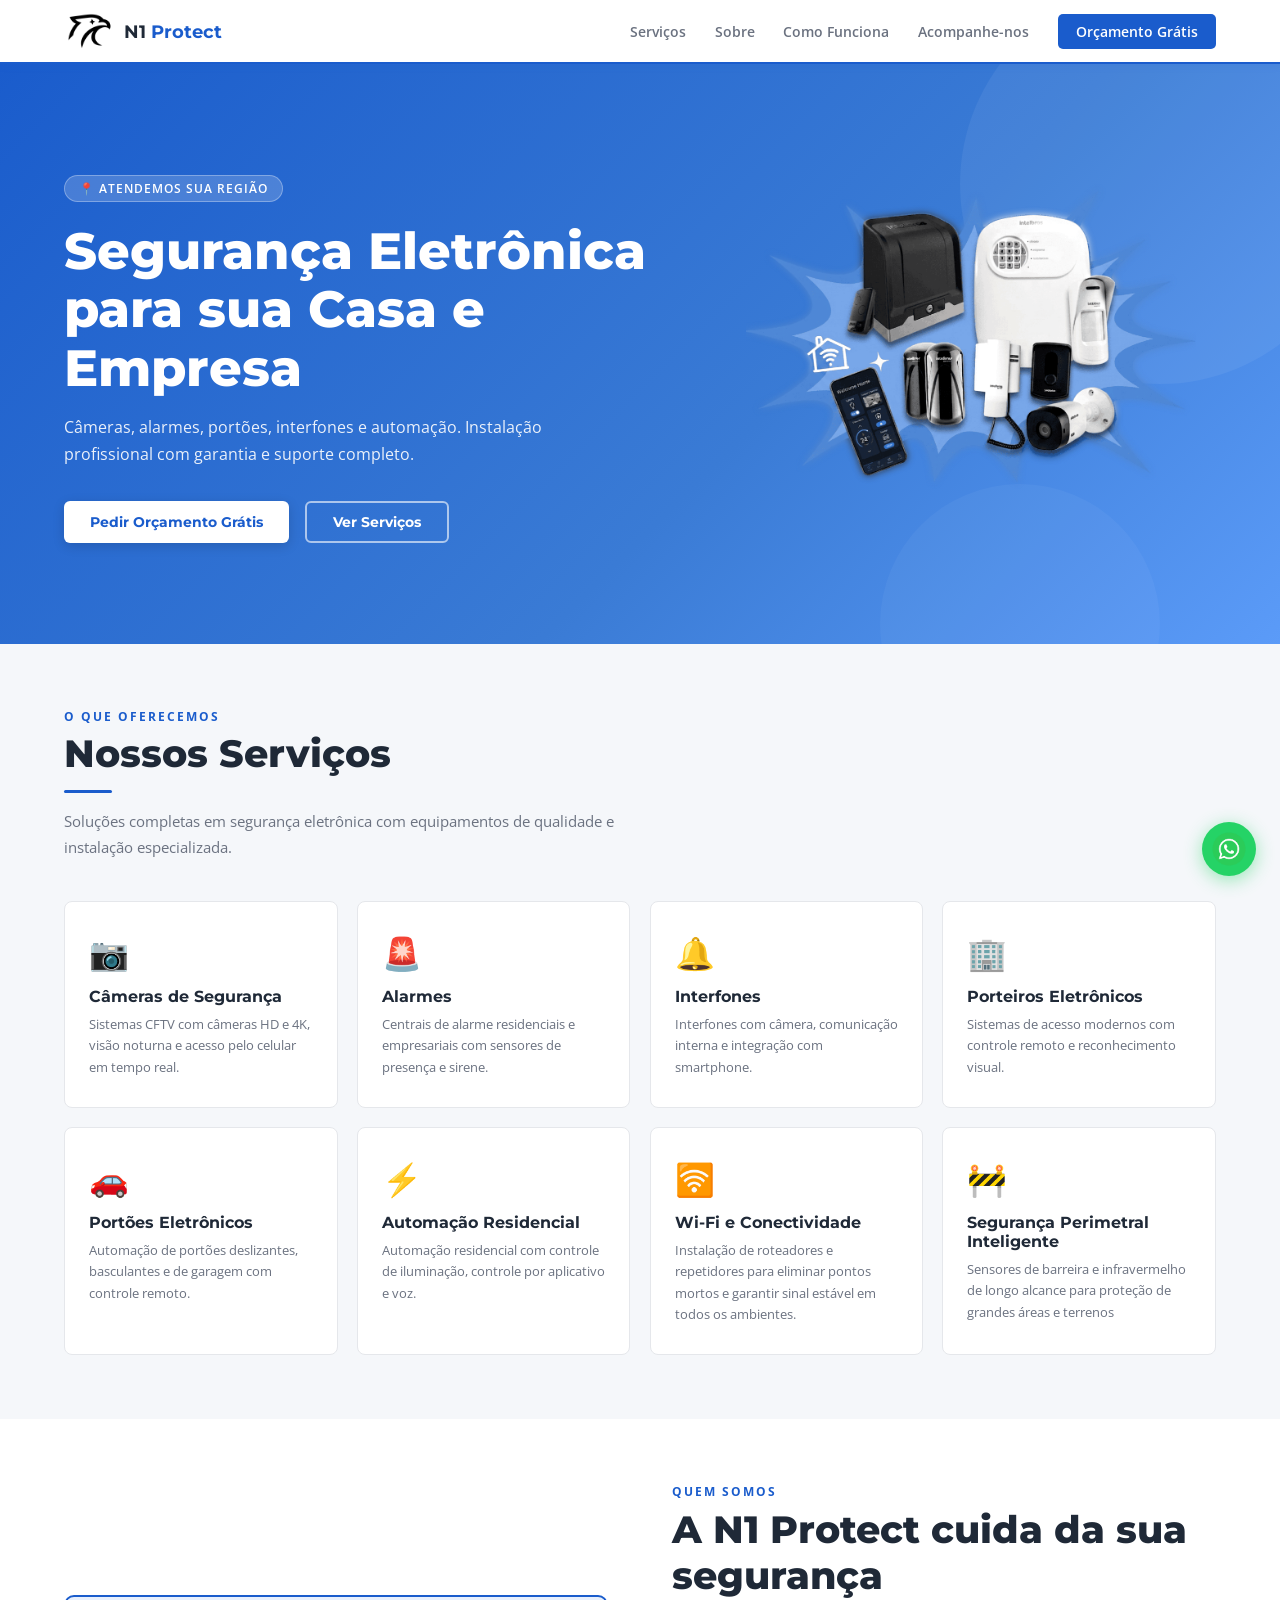
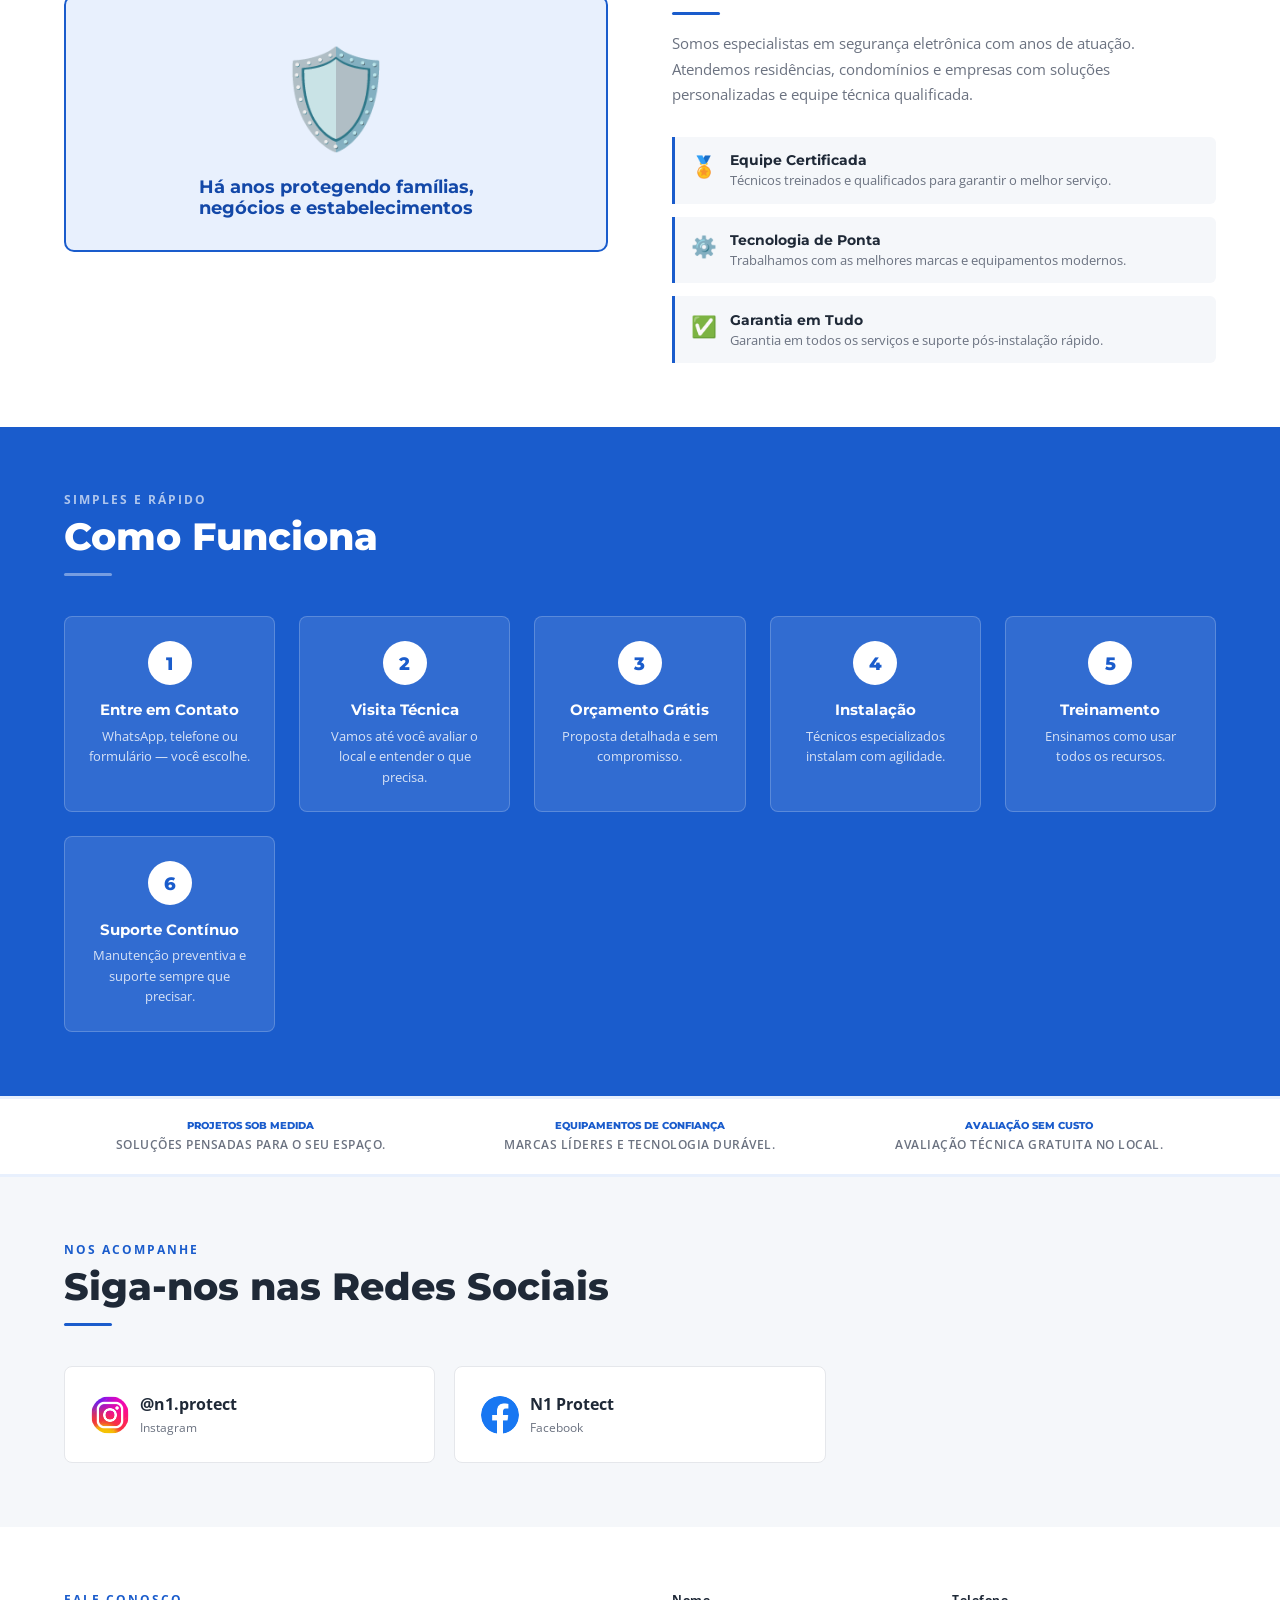
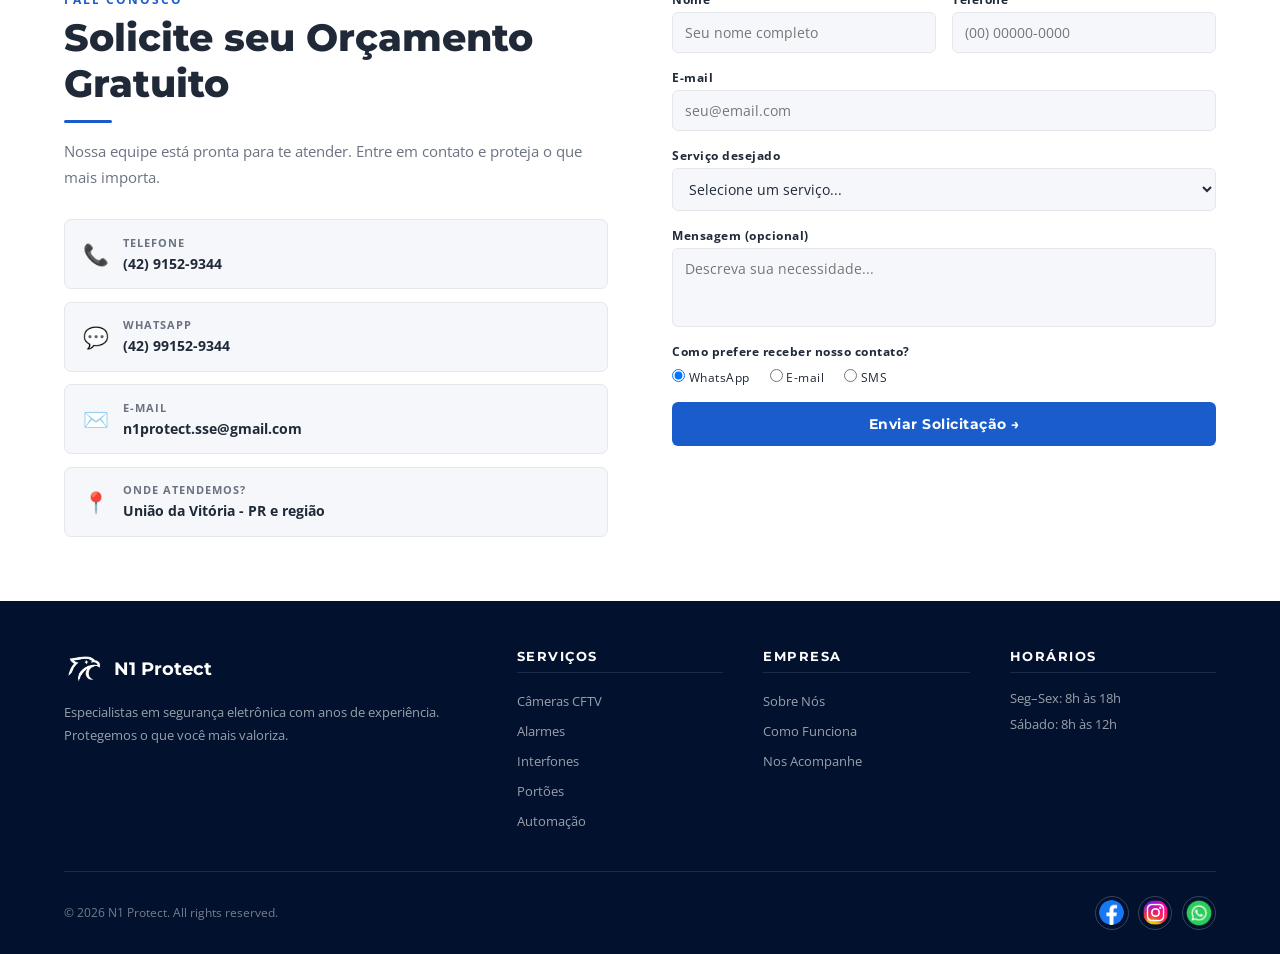
==== commit 02dc02d6: "Update index.html" ====
--- a/inicio/index.html
+++ b/inicio/index.html
@@ -69,7 +69,7 @@
   <div class="hero-image">
     
     <div class="Equipamentos" style="display: flex; align-items: center; text-decoration: none;">
-    <div style="display: flex; align-items: top; margin-bottom: 0;">
+    <div style="display: flex; align-items: top; margin-bottom: 0; position: relative; right: 50px; ">
       <img src="All.png" style="width: 450px; height: auto; display: block;" alt="Produtos"/>
     </div>
   </div>
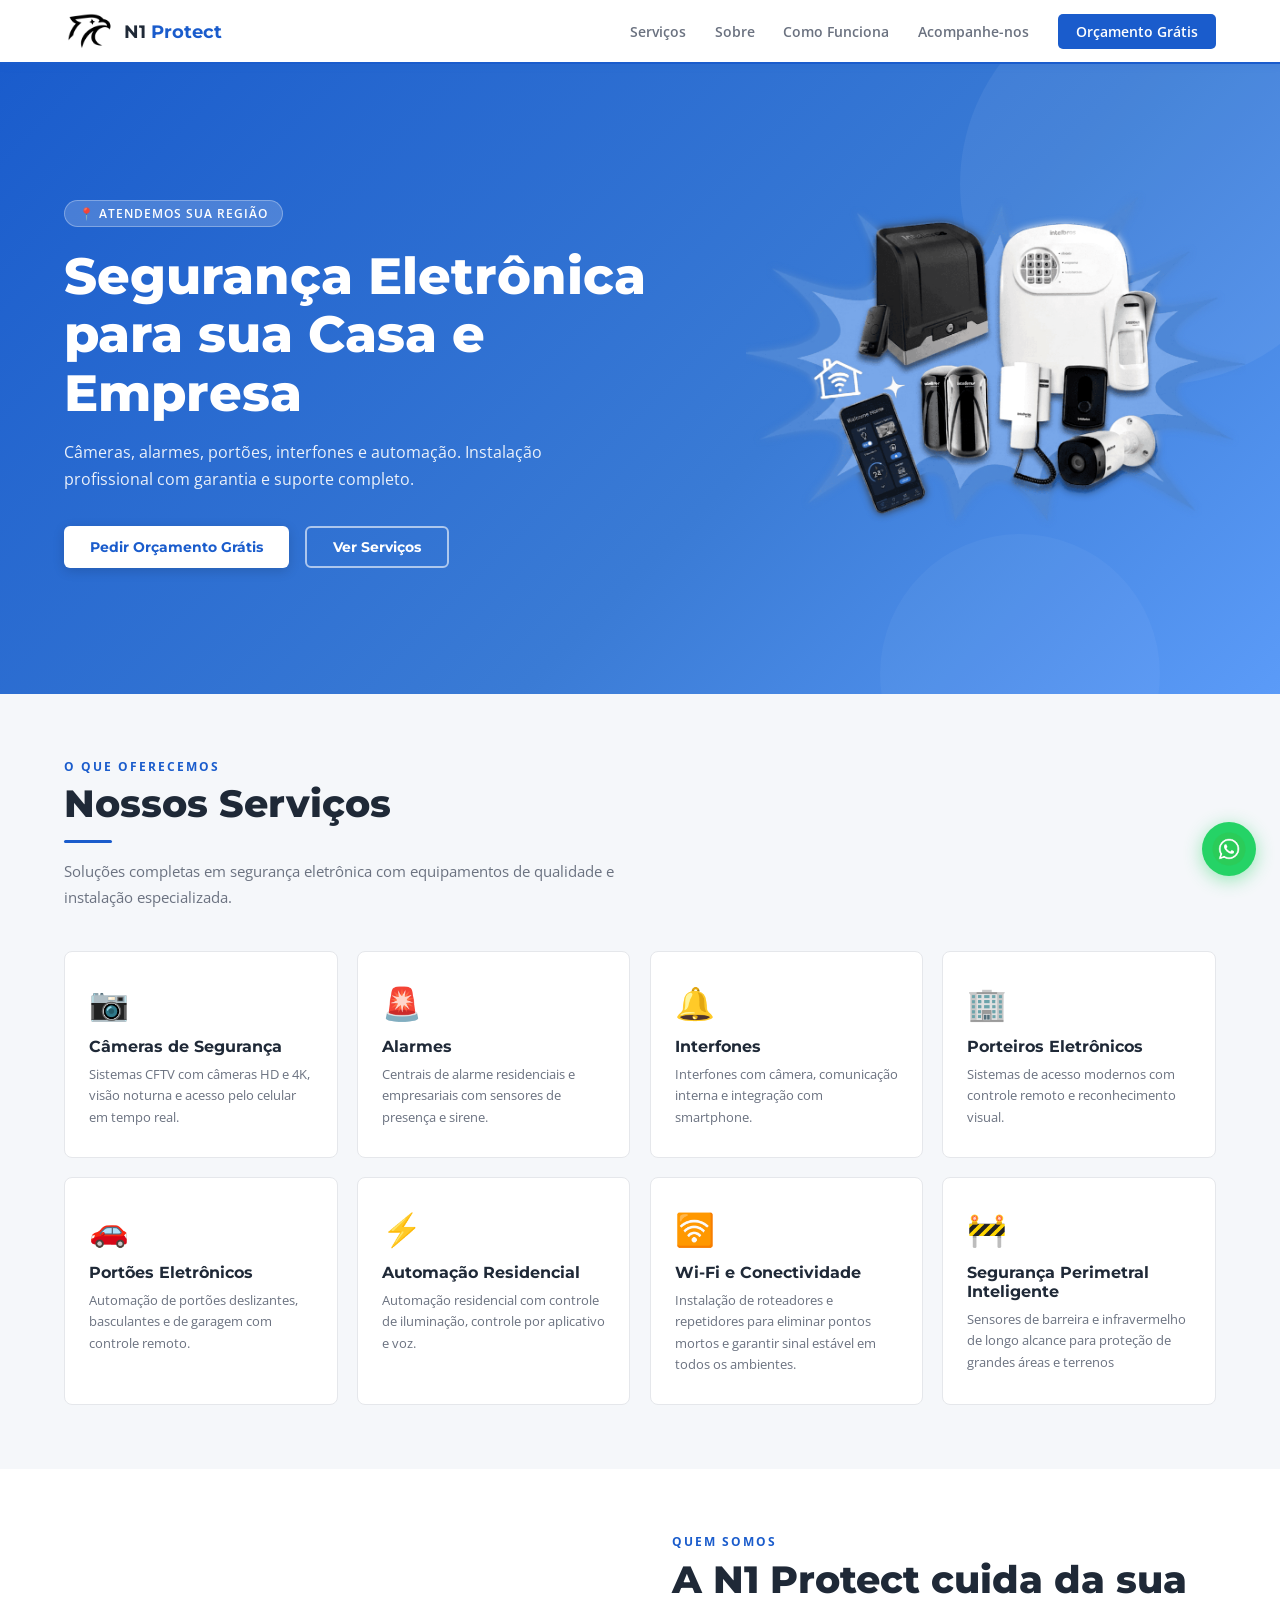
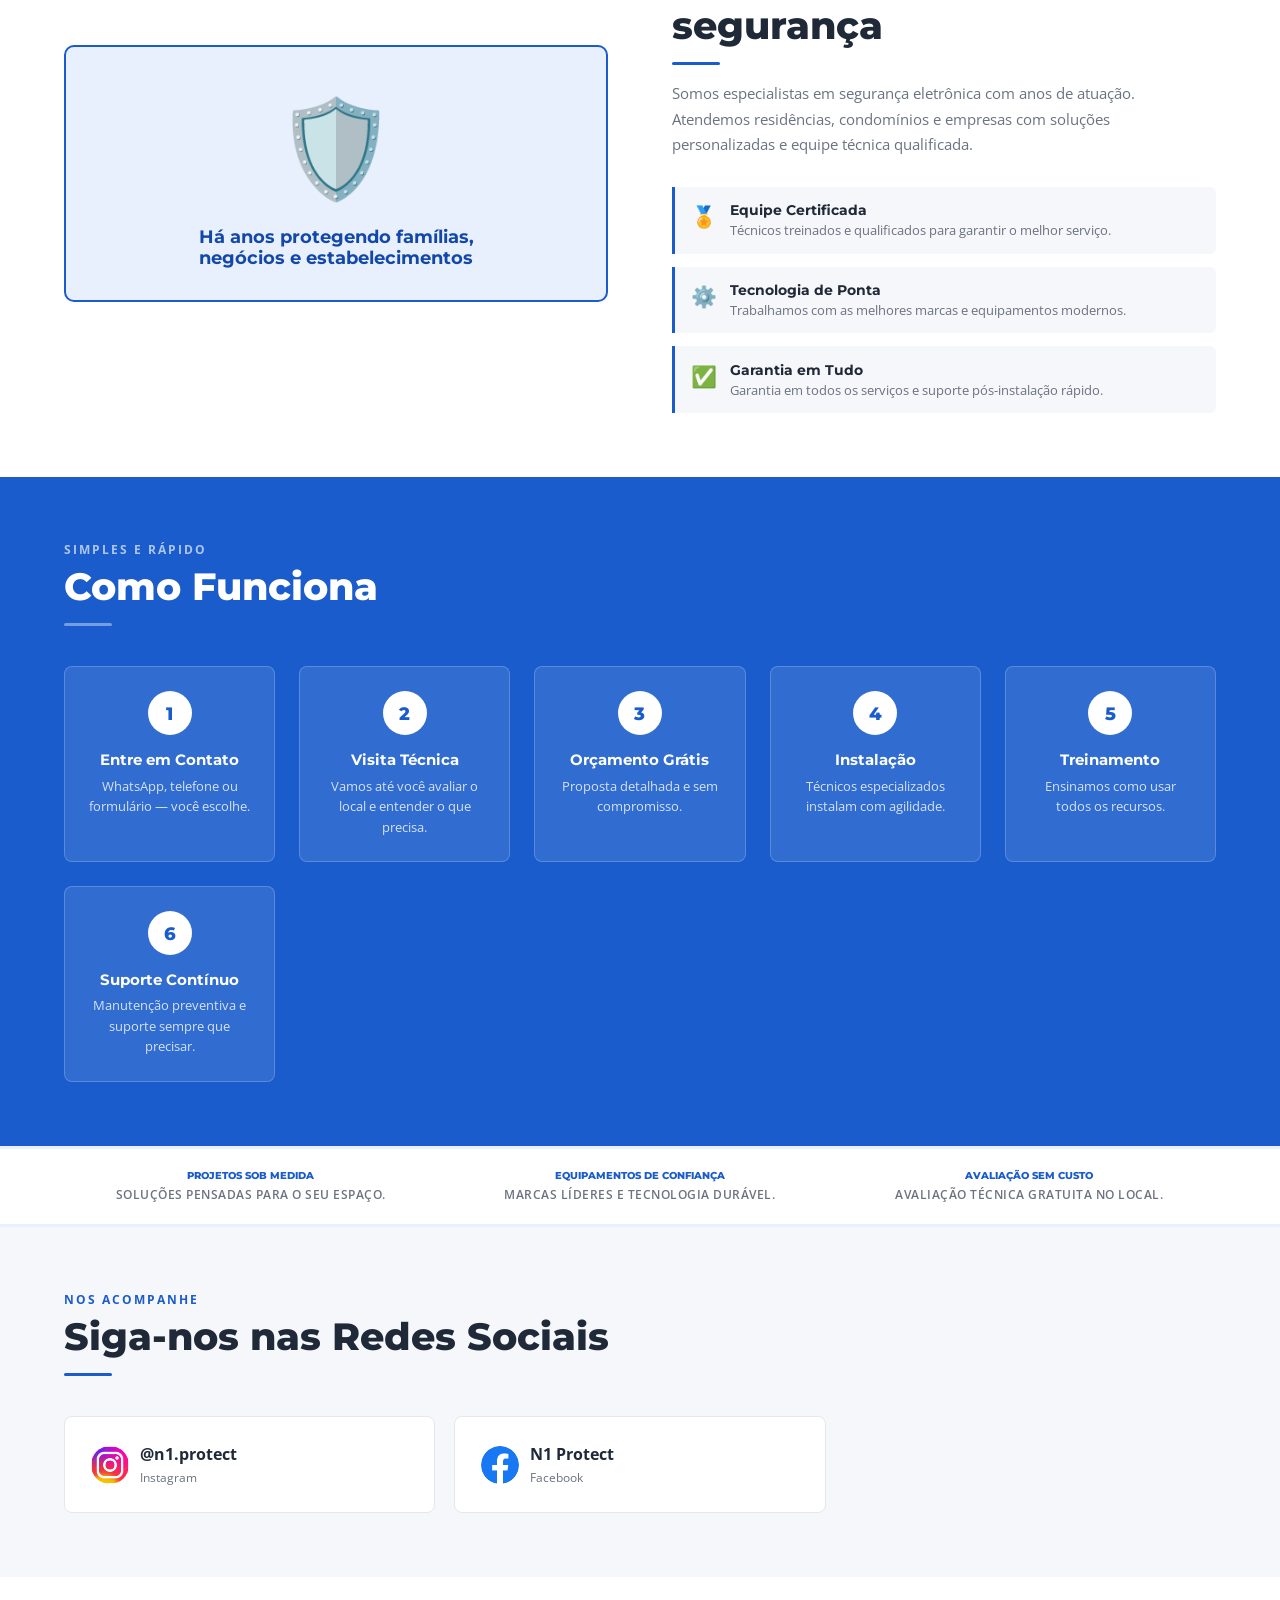
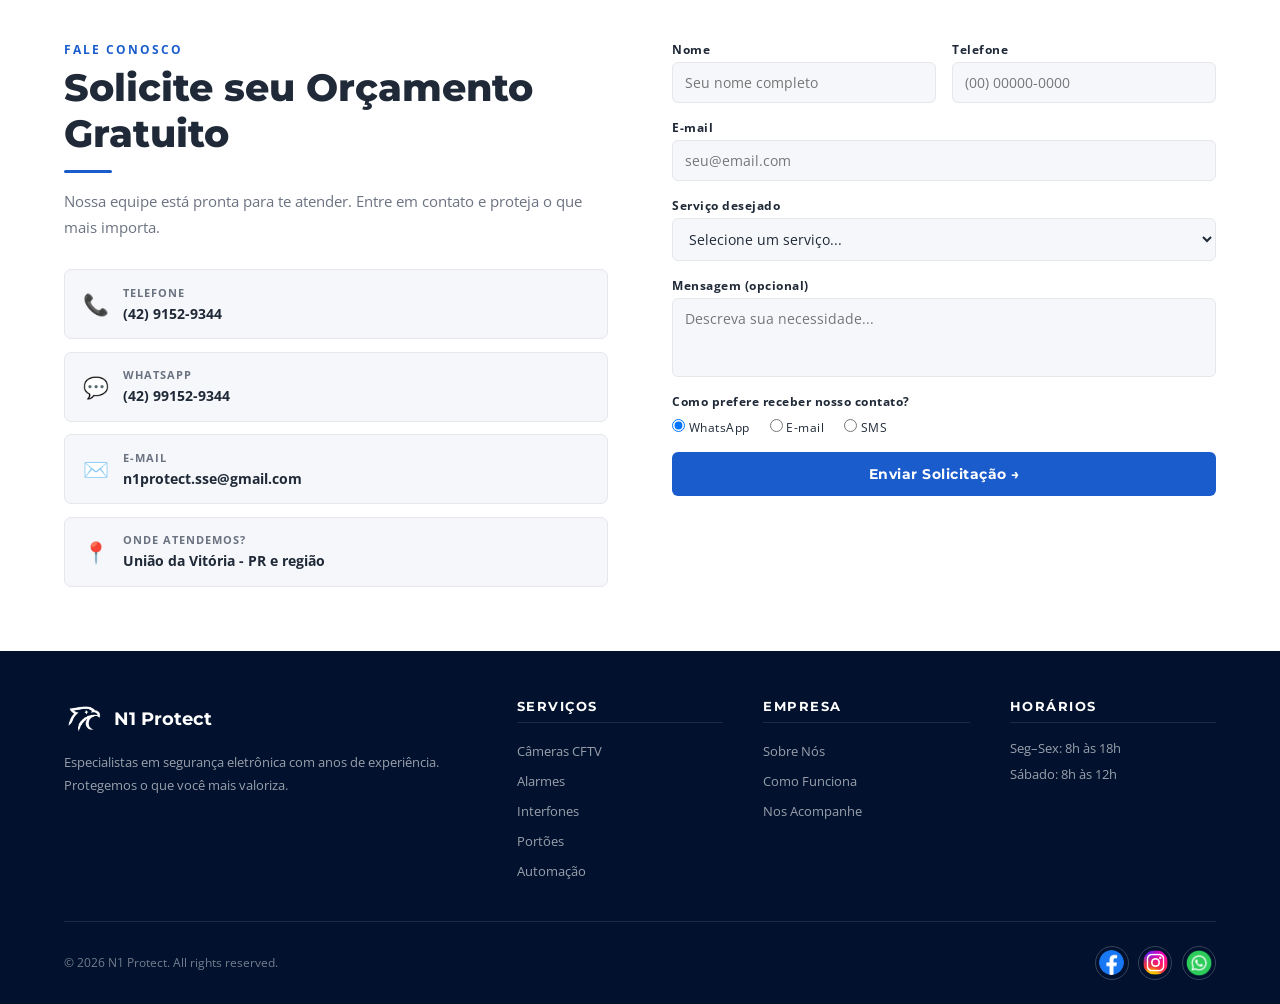
==== commit 28b836cf: "Update index.html" ====
--- a/inicio/index.html
+++ b/inicio/index.html
@@ -70,7 +70,7 @@
     
     <div class="Equipamentos" style="display: flex; align-items: center; text-decoration: none;">
     <div style="display: flex; align-items: top; margin-bottom: 0; position: relative; right: 50px; ">
-      <img src="All.png" style="width: 450px; height: auto; display: block;" alt="Produtos"/>
+      <img src="All.png" style="width: 500px; height: auto; display: block;" alt="Produtos"/>
     </div>
   </div>
     
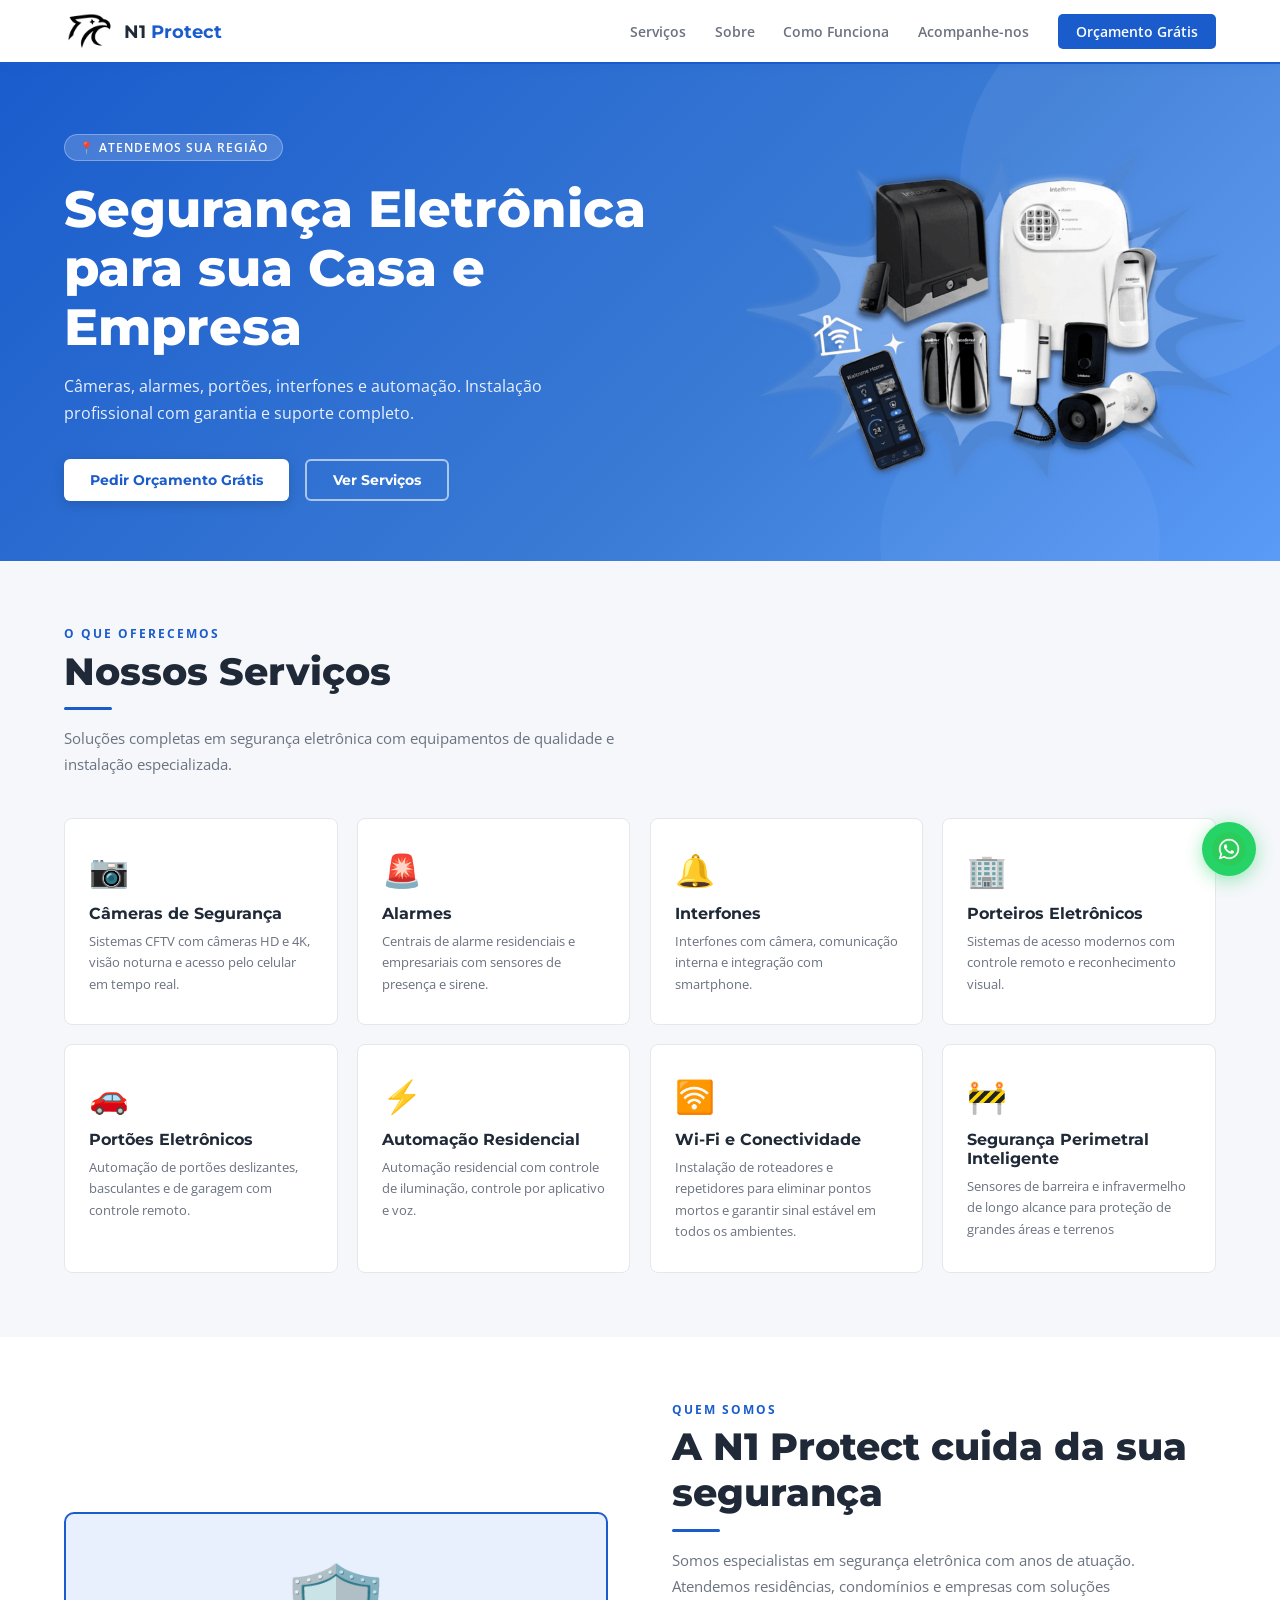
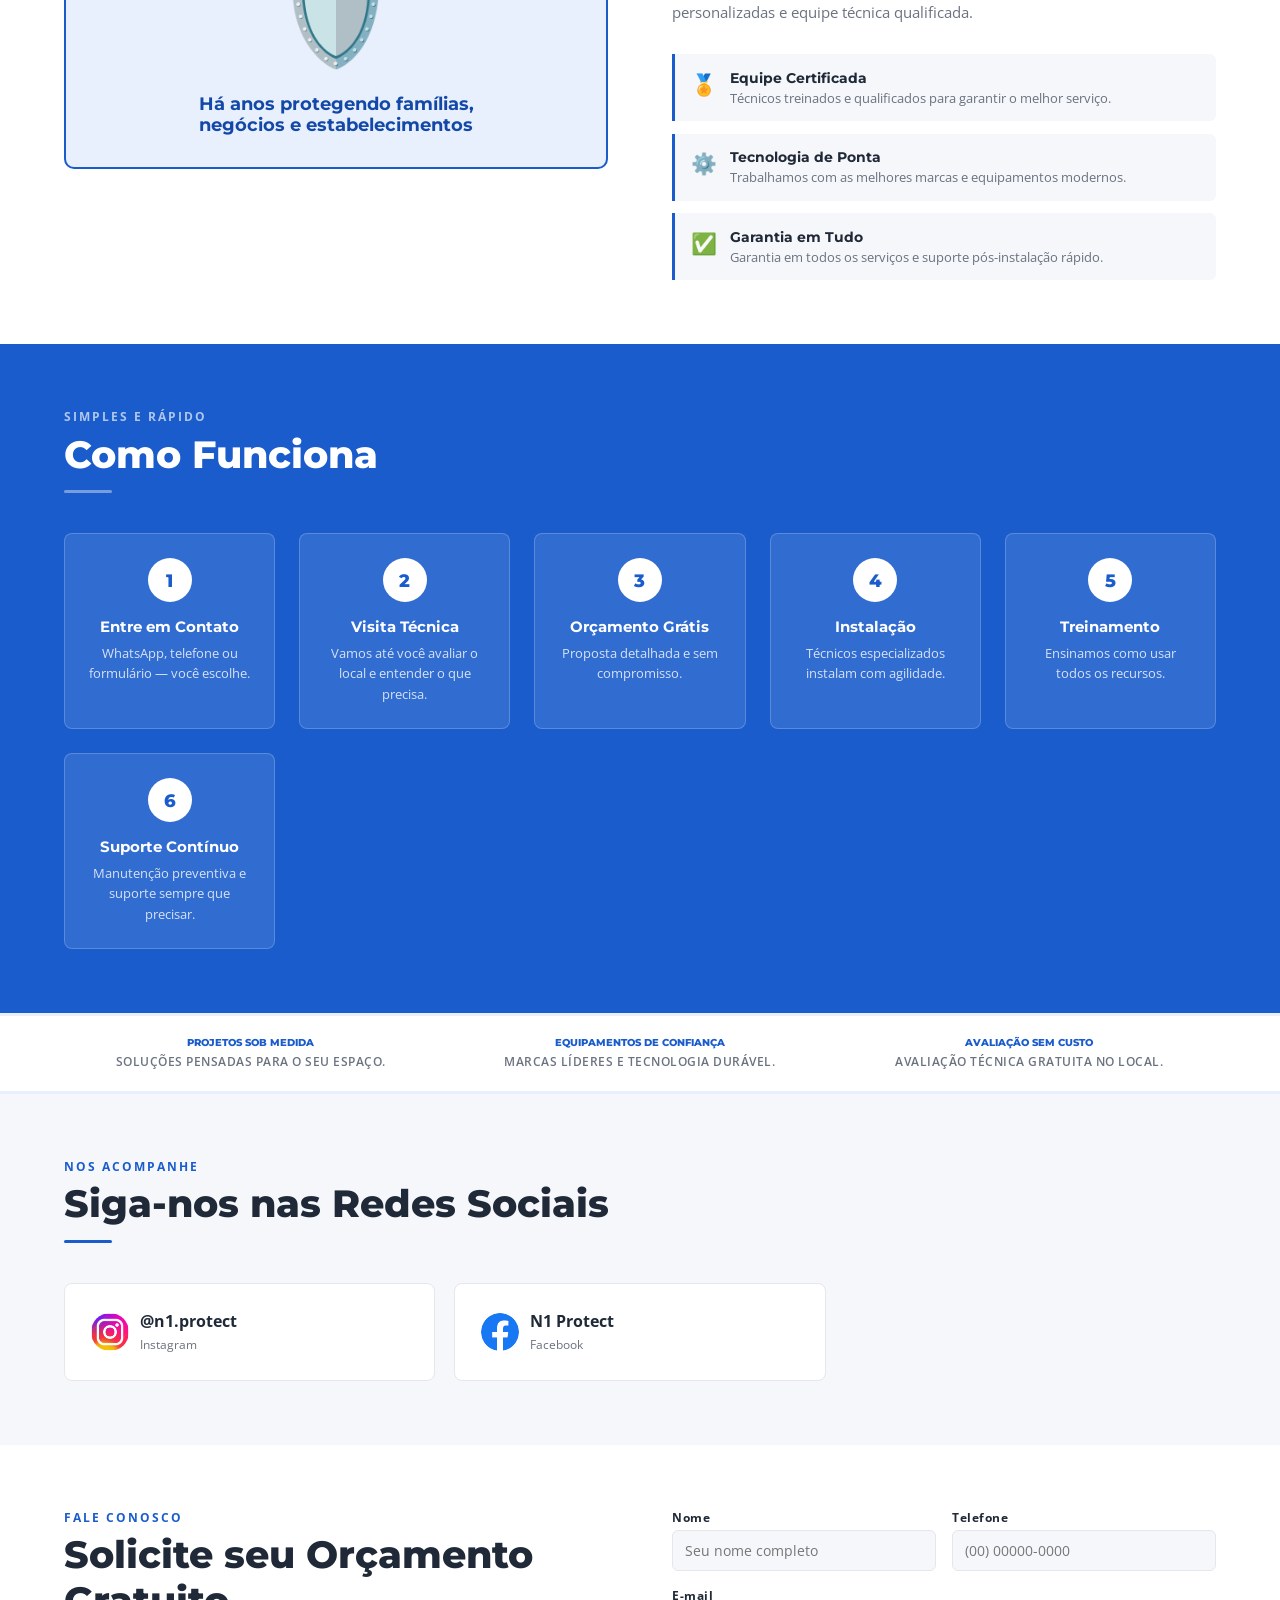
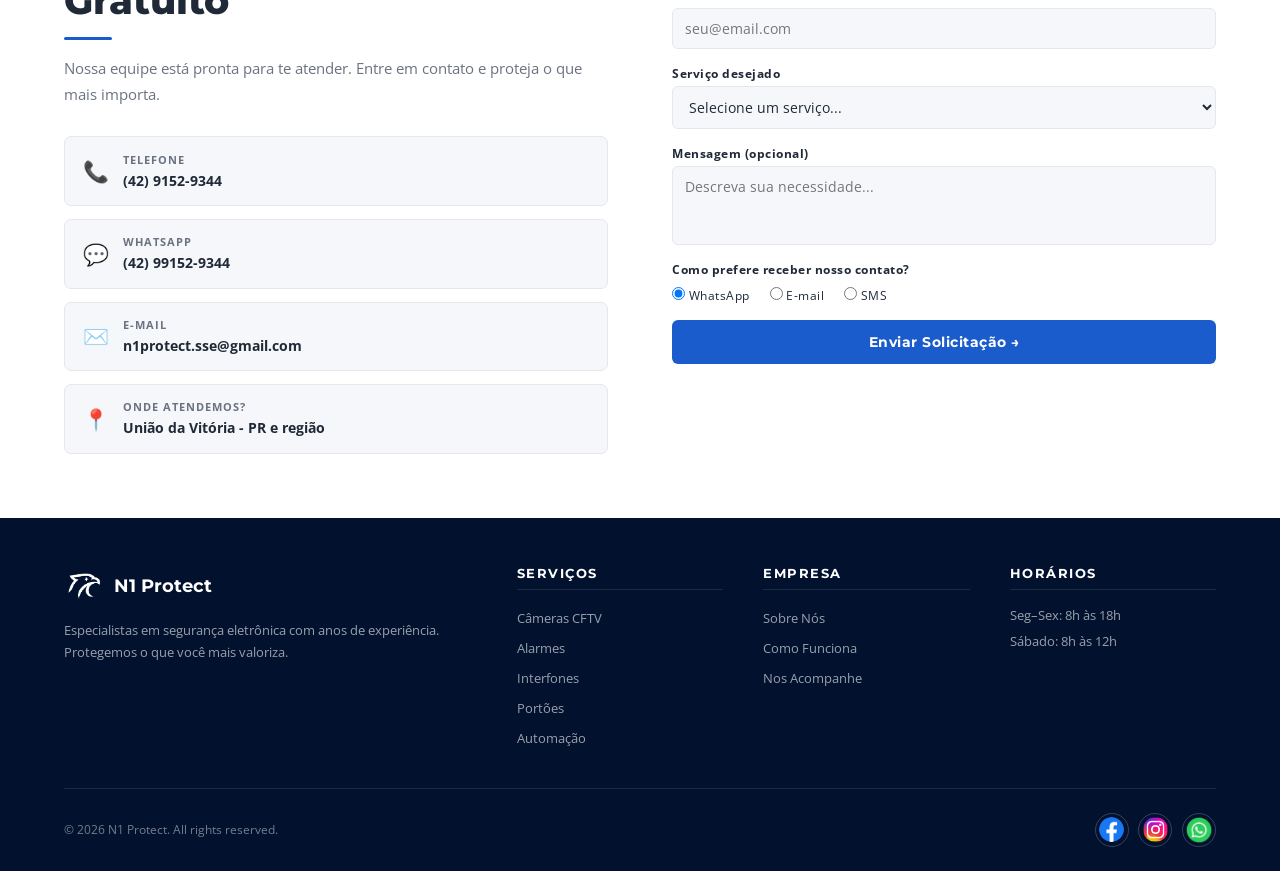
==== commit 5ff81221: "Update footer services links in index.html" ====
--- a/inicio/index.html
+++ b/inicio/index.html
@@ -267,7 +267,7 @@
         </div>
         <p>Especialistas em segurança eletrônica com anos de experiência. Protegemos o que você mais valoriza.</p>
       </div>
-      <div class="footer-col"><h5>Serviços</h5><ul><li><a href="/services/cameras">Câmeras CFTV</a></li><li><a href="/services/alarmes">Alarmes</a></li><li><a href="/services/interfones">Interfones</a></li><li><a href="/services/portões-eletrônicos">Portões</a></li><li><a href="/services/elétrica-automação">Automação</a></li></ul></div>
+      <div class="footer-col"><h5>Serviços</h5><ul><li><a href="/services/cameras">Câmeras CFTV</a></li><li><a href="/services/alarmes">Alarmes</a></li><li><a href="/services/interfones">Interfones</a></li><li><a href="/services/portões-eletrônicos">Portões</a></li><li><a href="/services/automação-residencial">Automação</a></li></ul></div>
       <div class="footer-col"><h5>Empresa</h5><ul><li><a href="#sobre">Sobre Nós</a></li><li><a href="#processo">Como Funciona</a></li><li><a href="#depoimentos">Nos Acompanhe</a></li></ul></div>
       <div class="footer-col"><h5>Horários</h5><ul><li><div class="footer-text">Seg–Sex: 8h às 18h</div></li><li><div class="footer-text">Sábado: 8h às 12h</div></li></ul></div>
     </div>
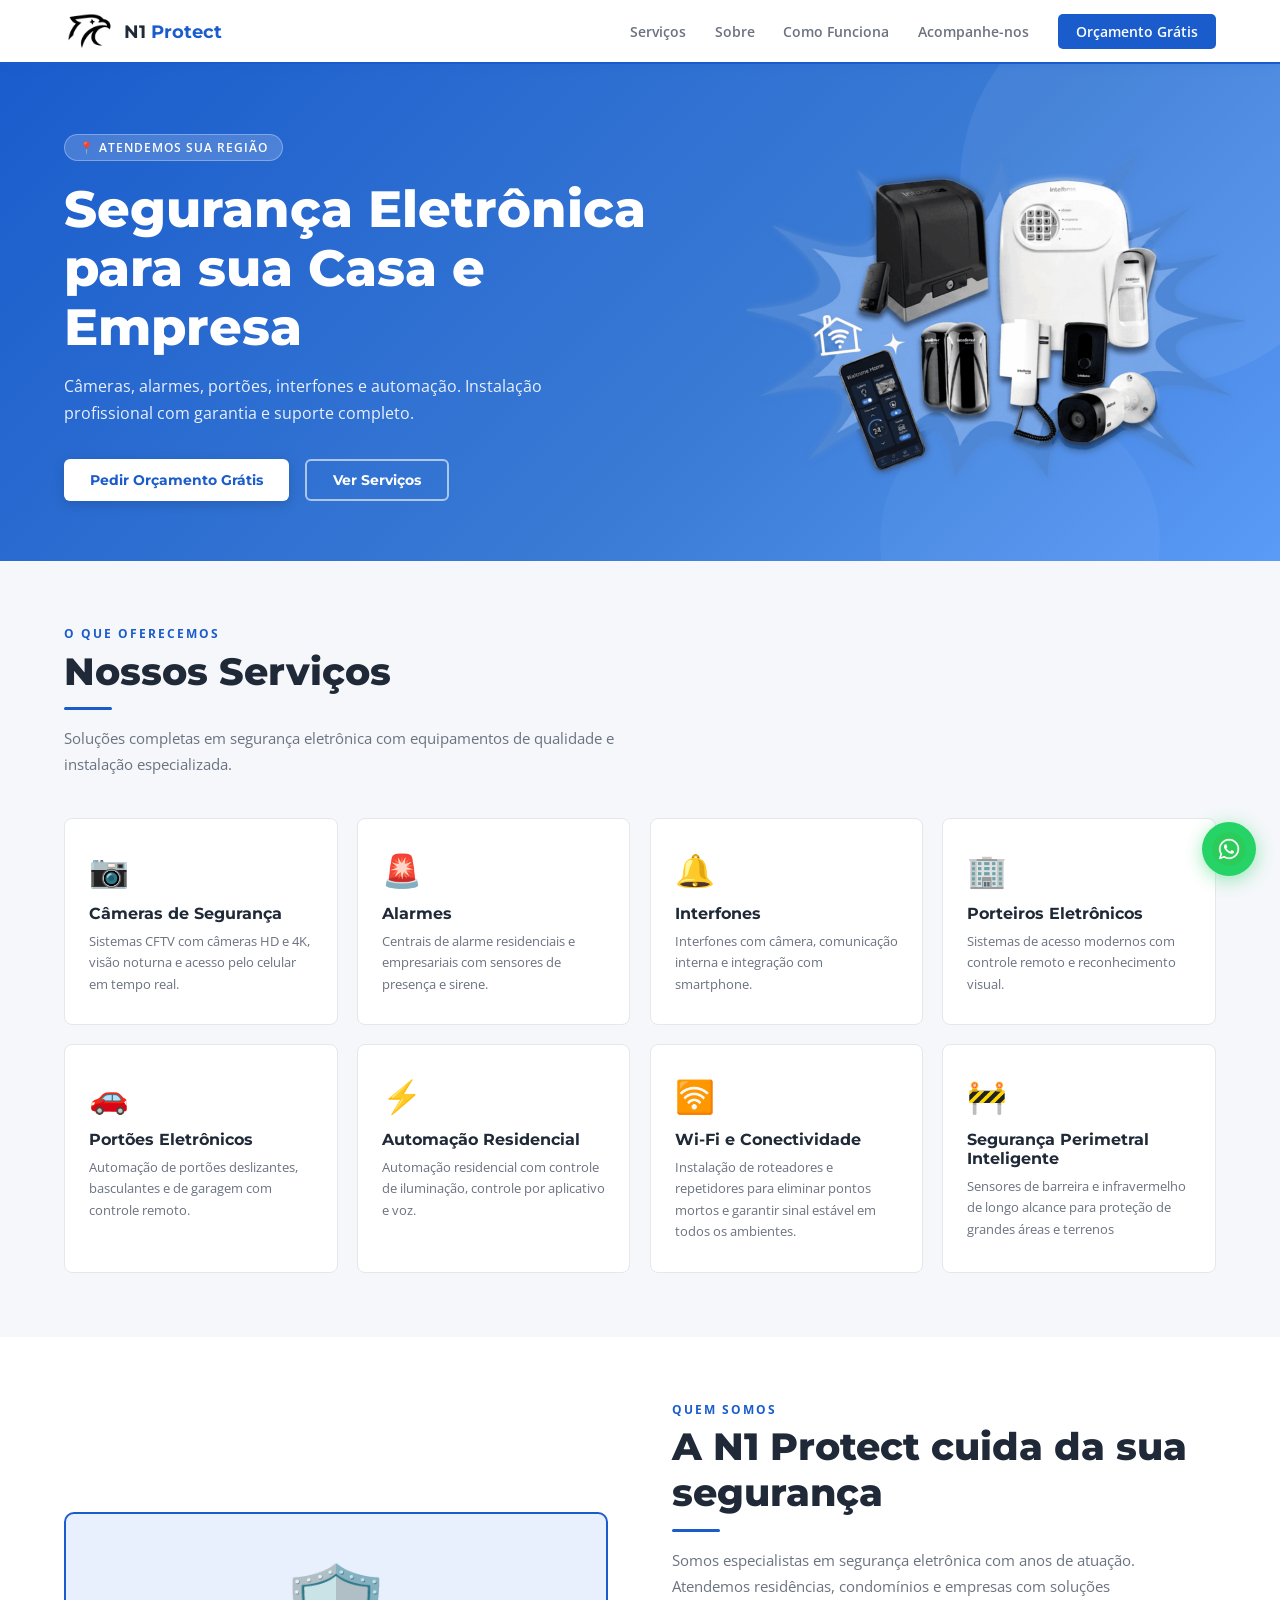
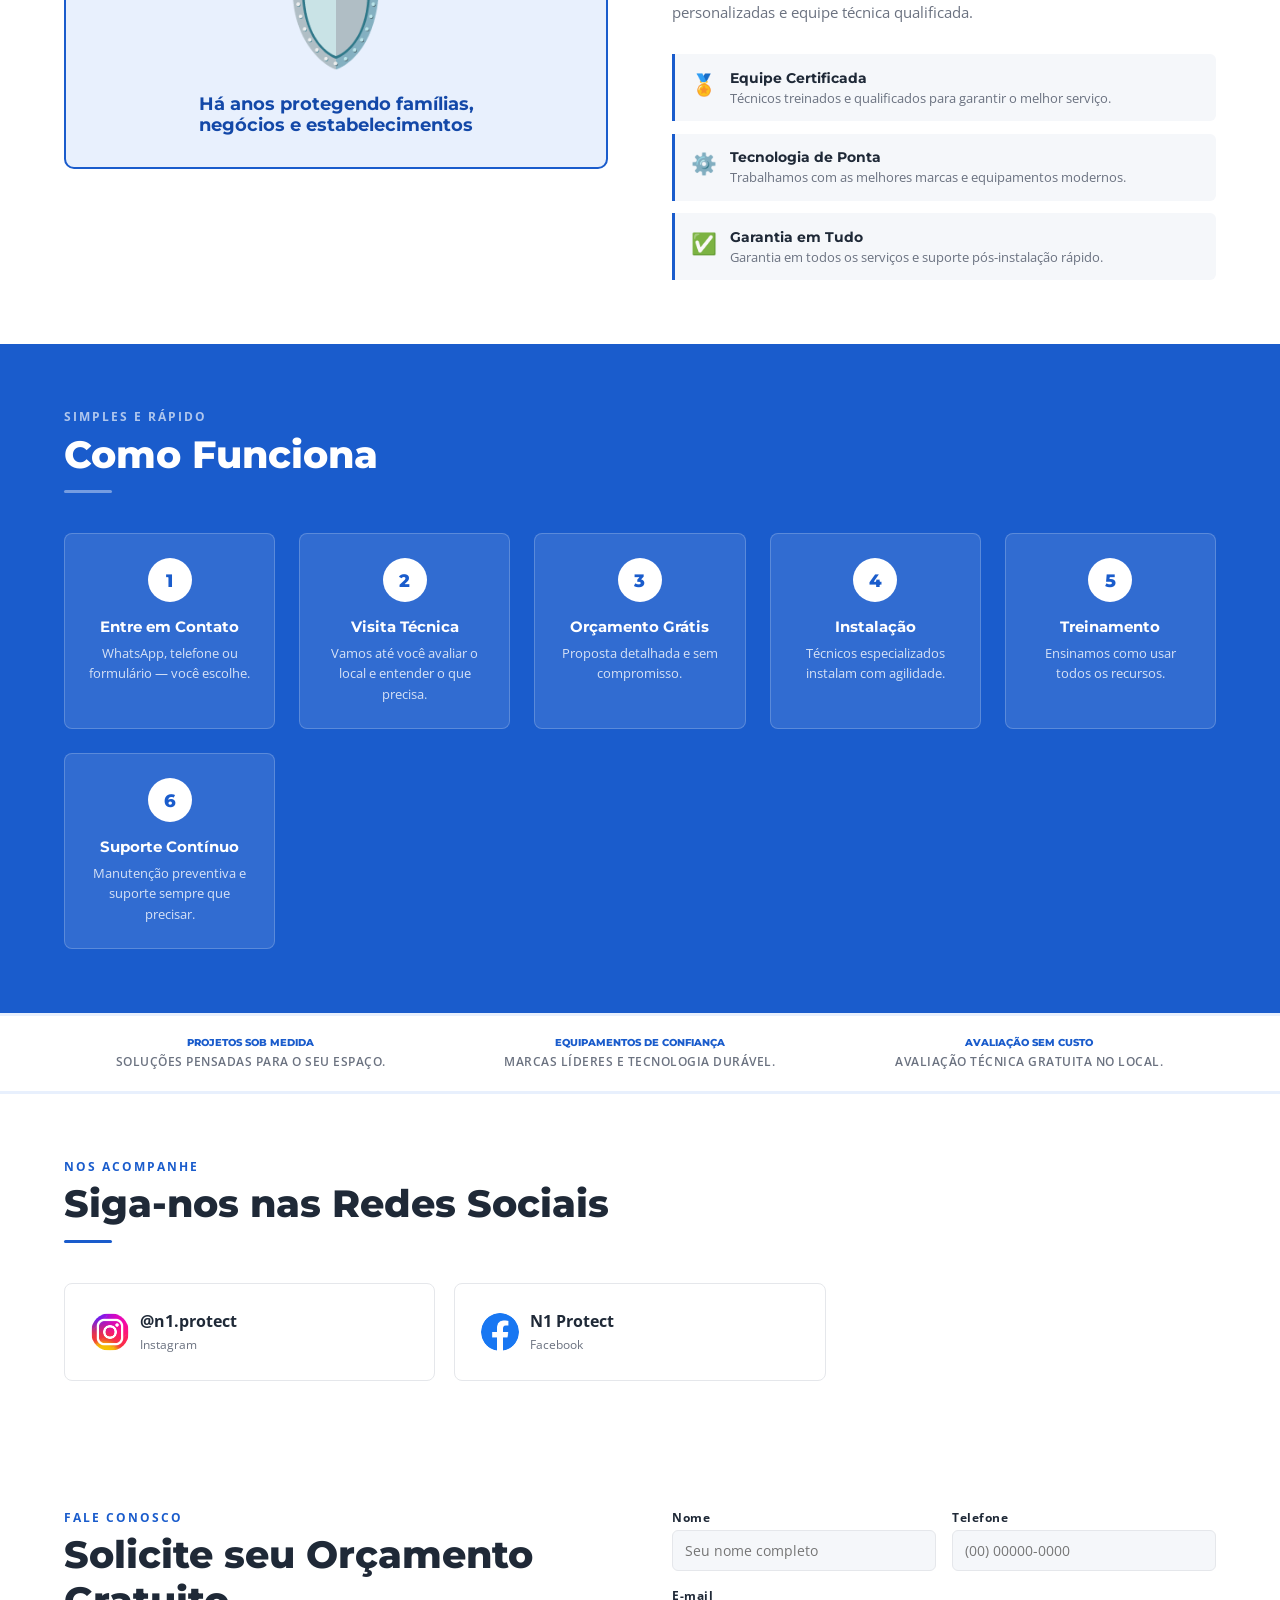
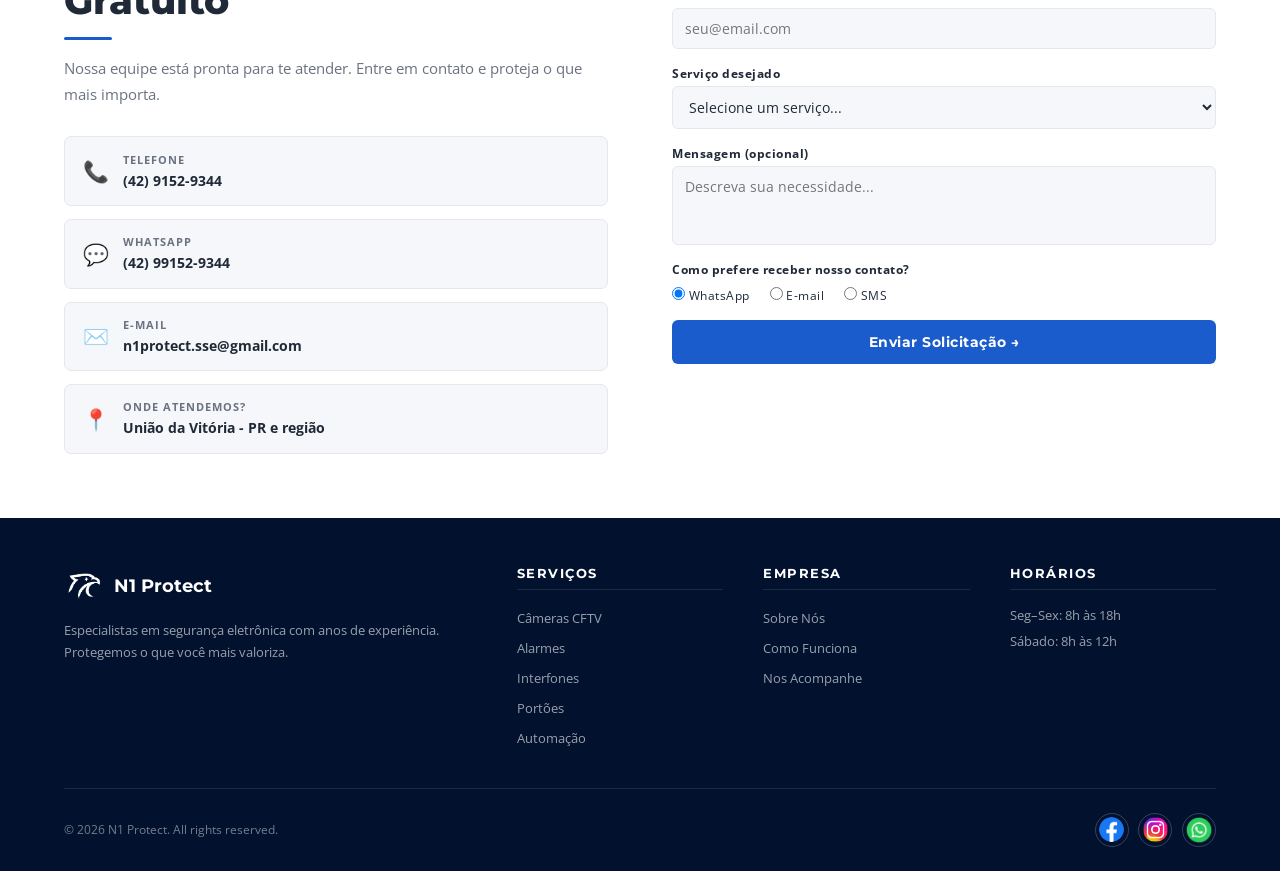
==== commit c93ce6df: "Rename section from 'depoimentos' to 'acompanhe-nos'" ====
--- a/inicio/index.html
+++ b/inicio/index.html
@@ -148,7 +148,7 @@
   <div class="stat-item"><h3>AVALIAÇÃO SEM CUSTO</h3><span>Avaliação técnica gratuita no local.</span></div>
 </div>
   
-<section id="depoimentos" class="padded">
+<section id="acompanhe-nos" class="padded">
   <div class="reveal">
     <div class="section-eyebrow">Nos Acompanhe</div>
     <h2 class="section-title">Siga-nos nas Redes Sociais</h2>
